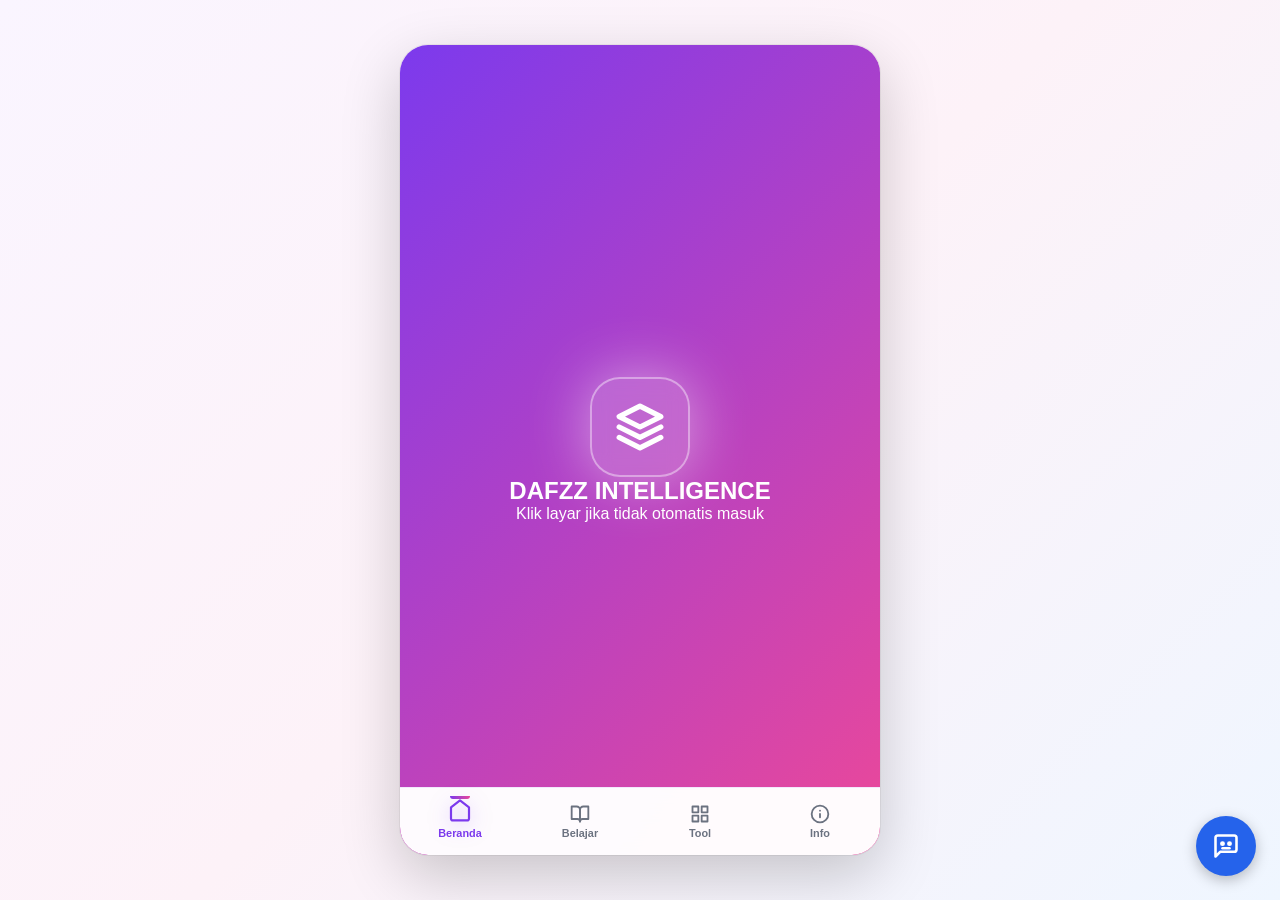
==== Index.html @ eb335f23 "Update Index.html" ====
<!DOCTYPE html>
<html lang="id">
<head>
<meta charset="UTF-8">
<meta name="viewport" content="width=device-width, initial-scale=1.0, viewport-fit=cover">
<title>DAFZZ INTELLIGENCE</title>
<style>
    :root {
        --primary: #7c3aed;
        --primary-light: #a78bfa;
        --primary-soft: #ede9fe;
        --pink: #ec4899;
        --pink-soft: #fce7f3;
        --yellow: #fbbf24;
        --yellow-soft: #fef3c7;
        --green: #10b981;
        --green-soft: #d1fae5;
        --blue: #3b82f6;
        --blue-soft: #dbeafe;
        --orange: #f97316;
        --bg-main: #faf5ff;
        --bg-gradient: linear-gradient(135deg, #faf5ff 0%, #fdf2f8 50%, #eff6ff 100%);
        --card-bg: #ffffff;
        --text-main: #1f2937;
        --text-sub: #6b7280;
        --accent-red: #ef4444;
        --shadow: 0 10px 25px -5px rgba(124, 58, 237, 0.25);
        --shadow-sm: 0 4px 15px rgba(0, 0, 0, 0.06);
        --radius-lg: 24px;
        --radius-md: 16px;
        --radius-sm: 12px;
    }

    * {
        box-sizing: border-box;
        margin: 0;
        padding: 0;
        font-family: -apple-system, BlinkMacSystemFont, 'Segoe UI', Roboto, sans-serif;
        -webkit-tap-highlight-color: transparent;
    }

    button, .nav-item, .tab-btn, .tool-card, header, .bottom-nav, .modal-title, .icon-badge, .chip {
        user-select: none;
    }

    html, body {
        height: 100%;
        overflow: hidden;
    }

    body {
        background: var(--bg-gradient);
        background-attachment: fixed;
        color: var(--text-main);
        display: flex;
        justify-content: center;
        min-height: 100vh;
    }

    #fx-canvas {
        position: fixed;
        inset: 0;
        pointer-events: none;
        z-index: 0;
        opacity: 0.5;
    }

    .app-container {
        width: 100%;
        max-width: 480px;
        height: 100vh;
        height: 100dvh;
        background: var(--bg-gradient);
        position: relative;
        overflow: hidden;
        display: flex;
        flex-direction: column;
        z-index: 1;
    }

    @media (min-width: 600px) {
        body {
            align-items: center;
            padding: 20px;
        }
        .app-container {
            height: 90vh;
            max-height: 850px;
            border-radius: 28px;
            box-shadow: 0 20px 60px rgba(0,0,0,0.2), 0 0 0 1px rgba(0,0,0,0.05);
        }
    }

    #splash {
        position: absolute;
        inset: 0;
        background: linear-gradient(135deg, #7c3aed 0%, #ec4899 50%, #fbbf24 100%);
        background-size: 200% 200%;
        animation: gradientMove 4s ease infinite;
        z-index: 9999;
        display: flex;
        flex-direction: column;
        align-items: center;
        justify-content: center;
        color: white;
        cursor: pointer;
        transition: opacity 0.5s ease;
    }

    @keyframes gradientMove {
        0%, 100% { background-position: 0% 50%; }
        50% { background-position: 100% 50%; }
    }

    .splash-logo {
        width: 100px;
        height: 100px;
        background: rgba(255, 255, 255, 0.2);
        backdrop-filter: blur(10px);
        border: 2px solid rgba(255,255,255,0.4);
        border-radius: 30px;
        display: flex;
        align-items: center;
        justify-content: center;
        animation: pulse 1.5s infinite ease-in-out;
        box-shadow: 0 0 60px rgba(255,255,255,0.5);
    }

    @keyframes pulse {
        0%, 100% { transform: scale(1); }
        50% { transform: scale(1.12); }
    }

    .splash h2 { margin-top: 20px; font-weight: 800; font-size: 1.5rem; letter-spacing: 1px; }
    .splash p { font-size: 0.75rem; opacity: 0.9; margin-top: 8px; }

    header {
        padding: 16px 18px 10px;
        display: flex;
        justify-content: space-between;
        align-items: center;
        background: linear-gradient(90deg, rgba(255,255,255,0.6) 0%, rgba(237,233,254,0.8) 50%, rgba(252,231,243,0.6) 100%);
        backdrop-filter: blur(10px);
        border-bottom: 1px solid rgba(124,58,237,0.1);
        position: relative;
        z-index: 5;
        flex-shrink: 0;
    }

    .user-profile { display: flex; align-items: center; gap: 12px; }

    .avatar {
        width: 44px;
        height: 44px;
        border-radius: 14px;
        background: linear-gradient(135deg, #7c3aed, #ec4899, #fbbf24);
        background-size: 200% 200%;
        animation: gradientMove 3s ease infinite;
        display: flex;
        align-items: center;
        justify-content: center;
        color: white;
        font-weight: 800;
        font-size: 1.1rem;
        box-shadow: 0 4px 15px rgba(124, 58, 237, 0.4);
        position: relative;
    }

    .user-info h2 { font-size: 1rem; font-weight: 800; color: var(--text-main); }
    .user-info p { font-size: 0.72rem; color: var(--text-sub); font-weight: 600; margin-top: 2px; display: flex; align-items: center; gap: 6px; }

    .xp-badge {
        background: linear-gradient(135deg, #fbbf24, #f59e0b);
        color: white;
        padding: 3px 8px;
        border-radius: 8px;
        font-weight: 800;
        font-size: 0.65rem;
        display: inline-flex;
        align-items: center;
        gap: 3px;
        box-shadow: 0 2px 6px rgba(251,191,36,0.4);
    }

    .content-area {
        flex: 1;
        overflow-y: auto;
        overflow-x: hidden;
        padding: 14px 18px 30px;
        scroll-behavior: smooth;
        position: relative;
        z-index: 2;
    }

    .content-area::-webkit-scrollbar { width: 4px; }
    .content-area::-webkit-scrollbar-thumb {
        background: rgba(124, 58, 237, 0.3); border-radius: 2px;
    }

    .view { display: none; }
    .view.active {
        display: block;
        animation: fadeSlideIn 0.5s cubic-bezier(0.34, 1.56, 0.64, 1);
    }

    @keyframes fadeSlideIn {
        from { opacity: 0; transform: translateY(20px); }
        to { opacity: 1; transform: translateY(0); }
    }

    .card {
        background: var(--card-bg);
        border-radius: var(--radius-md);
        padding: 16px;
        margin-bottom: 14px;
        box-shadow: var(--shadow-sm);
        border: 1px solid rgba(124,58,237,0.06);
        transition: transform 0.25s, box-shadow 0.25s;
    }

    .card:hover {
        transform: translateY(-3px);
        box-shadow: var(--shadow);
    }

    .card-main {
        background: linear-gradient(135deg, #7c3aed 0%, #ec4899 100%);
        background-size: 200% 200%;
        animation: gradientMove 5s ease infinite;
        color: white;
        position: relative;
        overflow: hidden;
        border: none;
        padding: 20px;
        box-shadow: 0 10px 30px rgba(124,58,237,0.4);
    }

    .card-main::before {
        content: '';
        position: absolute;
        inset: -50%;
        background: radial-gradient(circle, rgba(255,255,255,0.25) 0%, transparent 70%);
        animation: shine 4s ease-in-out infinite;
        pointer-events: none;
    }

    @keyframes shine {
        0%, 100% { transform: scale(1) rotate(0deg); opacity: 0.3; }
        50% { transform: scale(1.2) rotate(180deg); opacity: 0.6; }
    }

    .grad-cap {
        position: absolute;
        top: 14px;
        right: 14px;
        animation: capFloat 3s ease-in-out infinite;
        filter: drop-shadow(0 4px 8px rgba(0,0,0,0.4));
        z-index: 2;
    }

    @keyframes capFloat {
        0%, 100% { transform: translateY(0) rotate(-10deg) scale(1); }
        50% { transform: translateY(-10px) rotate(10deg) scale(1.1); }
    }

    .card-main h2 {
        font-size: 1.5rem;
        margin-top: 6px;
        font-weight: 800;
        text-shadow: 0 2px 8px rgba(0,0,0,0.25);
        position: relative;
    }

    .card-main p {
        font-size: 0.75rem;
        opacity: 0.95;
        margin-top: 8px;
        display: flex;
        align-items: center;
        gap: 6px;
        position: relative;
    }

    .grid-2 { display: grid; grid-template-columns: 1fr 1fr; gap: 10px; }

    .stat-card {
        background: var(--card-bg);
        border-radius: var(--radius-md);
        padding: 14px 10px;
        text-align: center;
        box-shadow: var(--shadow-sm);
        border-top: 3px solid;
        transition: transform 0.25s;
        position: relative;
        overflow: hidden;
    }

    .stat-card:hover { transform: translateY(-4px) scale(1.02); }
    .stat-card.streak { border-top-color: #f97316; background: linear-gradient(135deg, #fff 0%, #fff7ed 100%); }
    .stat-card.exam { border-top-color: #3b82f6; background: linear-gradient(135deg, #fff 0%, #eff6ff 100%); }

    .stat-icon {
        display: inline-flex;
        align-items: center;
        justify-content: center;
        width: 32px;
        height: 32px;
        border-radius: 10px;
        margin-bottom: 6px;
        color: white;
    }

    .stat-icon.streak { background: linear-gradient(135deg, #f97316, #ea580c); animation: emojiBounce 2s ease-in-out infinite; }
    .stat-icon.exam { background: linear-gradient(135deg, #3b82f6, #2563eb); animation: emojiBounce 2s ease-in-out infinite 0.3s; }

    @keyframes emojiBounce {
        0%, 100% { transform: translateY(0) rotate(0); }
        25% { transform: translateY(-4px) rotate(-8deg); }
        75% { transform: translateY(-4px) rotate(8deg); }
    }

    .fun-strip {
        display: flex;
        gap: 8px;
        margin-bottom: 14px;
        overflow-x: auto;
        padding: 4px 0 8px;
    }
    .fun-strip::-webkit-scrollbar { height: 3px; }
    .fun-strip::-webkit-scrollbar-thumb { background: rgba(124,58,237,0.3); border-radius: 2px; }

    .fun-pill {
        padding: 10px 14px;
        border-radius: 20px;
        font-size: 0.75rem;
        font-weight: 700;
        white-space: nowrap;
        color: white;
        box-shadow: 0 4px 12px rgba(0,0,0,0.15);
        animation: floatY 4s ease-in-out infinite;
        flex-shrink: 0;
        display: flex;
        align-items: center;
        gap: 6px;
    }
    .fun-pill:nth-child(1) { background: linear-gradient(135deg, #ec4899, #db2777); animation-delay: 0s; }
    .fun-pill:nth-child(2) { background: linear-gradient(135deg, #3b82f6, #2563eb); animation-delay: 0.5s; }
    .fun-pill:nth-child(3) { background: linear-gradient(135deg, #fbbf24, #f59e0b); animation-delay: 1s; color: #78350f; }
    .fun-pill:nth-child(4) { background: linear-gradient(135deg, #10b981, #059669); animation-delay: 1.5s; }
    .fun-pill:nth-child(5) { background: linear-gradient(135deg, #8b5cf6, #7c3aed); animation-delay: 2s; }

    @keyframes floatY {
        0%, 100% { transform: translateY(0); }
        50% { transform: translateY(-3px); }
    }

    .mood-card {
        background: linear-gradient(135deg, #fef3c7 0%, #fce7f3 50%, #dbeafe 100%);
        border-radius: var(--radius-md);
        padding: 16px;
        margin-bottom: 14px;
        position: relative;
        overflow: hidden;
        border: 1px solid rgba(251,191,36,0.3);
    }

    .mood-title {
        font-size: 0.7rem;
        font-weight: 800;
        color: #78350f;
        text-transform: uppercase;
        letter-spacing: 0.5px;
        display: flex;
        align-items: center;
        gap: 6px;
    }

    .mood-text {
        font-size: 0.9rem;
        font-weight: 700;
        color: var(--text-main);
        margin-top: 8px;
        line-height: 1.4;
    }

    .schedule-item {
        display: flex;
        align-items: center;
        gap: 12px;
        padding: 12px 14px;
        border-radius: 14px;
        margin-bottom: 8px;
        background: white;
        box-shadow: var(--shadow-sm);
        transition: transform 0.2s;
        position: relative;
        overflow: hidden;
    }

    .schedule-item::before {
        content: '';
        position: absolute;
        left: 0; top: 0; bottom: 0;
        width: 5px;
    }

    .schedule-item:hover { transform: translateX(4px); }

    .schedule-item.senin::before { background: #ef4444; }
    .schedule-item.selasa::before { background: #f97316; }
    .schedule-item.rabu::before { background: #fbbf24; }
    .schedule-item.kamis::before { background: #10b981; }
    .schedule-item.jumat::before { background: #3b82f6; }
    .schedule-item.sabtu::before { background: #8b5cf6; }

    .schedule-day-badge {
        width: 44px; height: 44px; border-radius: 12px;
        display: flex; align-items: center; justify-content: center;
        font-weight: 800; font-size: 0.7rem; color: white; flex-shrink: 0;
        box-shadow: 0 4px 10px rgba(0,0,0,0.15);
    }

    .senin .schedule-day-badge { background: linear-gradient(135deg, #ef4444, #dc2626); }
    .selasa .schedule-day-badge { background: linear-gradient(135deg, #f97316, #ea580c); }
    .rabu .schedule-day-badge { background: linear-gradient(135deg, #fbbf24, #f59e0b); }
    .kamis .schedule-day-badge { background: linear-gradient(135deg, #10b981, #059669); }
    .jumat .schedule-day-badge { background: linear-gradient(135deg, #3b82f6, #2563eb); }
    .sabtu .schedule-day-badge { background: linear-gradient(135deg, #8b5cf6, #7c3aed); }

    .schedule-content { flex: 1; }
    .schedule-content h4 { font-size: 0.88rem; font-weight: 800; margin-bottom: 3px; }
    .schedule-content p { font-size: 0.72rem; color: var(--text-sub); line-height: 1.4; }

    .calendar-container {
        background: white;
        border-radius: var(--radius-md);
        padding: 14px;
        box-shadow: var(--shadow-sm);
        margin-bottom: 14px;
    }

    .calendar-header {
        display: flex;
        justify-content: space-between;
        align-items: center;
        margin-bottom: 12px;
    }

    .calendar-title {
        font-size: 0.95rem;
        font-weight: 800;
        color: var(--primary);
    }

    .calendar-nav { display: flex; gap: 6px; }
    .calendar-nav button {
        width: 30px; height: 30px; border-radius: 10px;
        border: none; background: var(--primary-soft);
        color: var(--primary); font-weight: 800; cursor: pointer;
        font-size: 0.9rem; transition: all 0.2s;
    }
    .calendar-nav button:hover { background: var(--primary); color: white; transform: scale(1.1); }

    .calendar-weekdays {
        display: grid;
        grid-template-columns: repeat(7, 1fr);
        gap: 3px; margin-bottom: 6px;
    }

    .calendar-weekdays div {
        text-align: center; font-size: 0.7rem; font-weight: 800;
        color: var(--text-sub); padding: 4px 0;
    }

    .calendar-weekdays div.sun { color: #ef4444; }
    .calendar-weekdays div.sat { color: #3b82f6; }

    .calendar-grid {
        display: grid;
        grid-template-columns: repeat(7, 1fr);
        gap: 3px;
    }

    .calendar-day {
        aspect-ratio: 1;
        display: flex; align-items: center; justify-content: center;
        font-size: 0.75rem; font-weight: 700;
        border-radius: 8px; cursor: default;
        position: relative; transition: transform 0.15s;
    }

    .calendar-day:hover { transform: scale(1.15); }
    .calendar-day.other { color: #d1d5db; }
    .calendar-day.today {
        background: linear-gradient(135deg, #7c3aed, #ec4899);
        color: white;
        box-shadow: 0 3px 10px rgba(124,58,237,0.5);
        animation: todayPulse 2s infinite;
    }
    @keyframes todayPulse {
        0%, 100% { box-shadow: 0 3px 10px rgba(124,58,237,0.5); }
        50% { box-shadow: 0 3px 20px rgba(124,58,237,0.8); }
    }
    .calendar-day.libur {
        background: linear-gradient(135deg, #fee2e2, #fecaca);
        color: #b91c1c;
        border: 1px solid #f87171;
    }
    .calendar-day.ulangan {
        background: linear-gradient(135deg, #fef3c7, #fde68a);
        color: #92400e;
        border: 1px solid #fbbf24;
    }

    .calendar-legend {
        display: flex; gap: 12px; margin-top: 10px;
        flex-wrap: wrap; font-size: 0.68rem; color: var(--text-sub);
        font-weight: 600;
    }
    .calendar-legend span { display: flex; align-items: center; gap: 4px; }
    .legend-dot { width: 10px; height: 10px; border-radius: 3px; display: inline-block; }
    .legend-dot.libur { background: linear-gradient(135deg, #fee2e2, #fecaca); border: 1px solid #f87171; }
    .legend-dot.ulangan { background: linear-gradient(135deg, #fef3c7, #fde68a); border: 1px solid #fbbf24; }
    .legend-dot.today { background: linear-gradient(135deg, #7c3aed, #ec4899); }

    .grid-tools {
        display: grid;
        grid-template-columns: repeat(2, 1fr);
        gap: 12px;
    }

    .tool-card {
        border-radius: var(--radius-md);
        padding: 14px;
        display: flex; flex-direction: column; gap: 8px;
        cursor: pointer;
        transition: transform 0.3s cubic-bezier(0.34, 1.56, 0.64, 1), box-shadow 0.25s;
        border: none; position: relative; overflow: hidden;
        color: white; animation: toolPop 0.5s cubic-bezier(0.34, 1.56, 0.64, 1) backwards;
        box-shadow: 0 4px 12px rgba(0,0,0,0.15);
    }

    .tool-card:nth-child(1) { animation-delay: 0.03s; }
    .tool-card:nth-child(2) { animation-delay: 0.06s; }
    .tool-card:nth-child(3) { animation-delay: 0.09s; }
    .tool-card:nth-child(4) { animation-delay: 0.12s; }
    .tool-card:nth-child(5) { animation-delay: 0.15s; }
    .tool-card:nth-child(6) { animation-delay: 0.18s; }
    .tool-card:nth-child(7) { animation-delay: 0.21s; }
    .tool-card:nth-child(8) { animation-delay: 0.24s; }
    .tool-card:nth-child(9) { animation-delay: 0.27s; }
    .tool-card:nth-child(10) { animation-delay: 0.30s; }
    .tool-card:nth-child(11) { animation-delay: 0.33s; }
    .tool-card:nth-child(12) { animation-delay: 0.36s; }
    .tool-card:nth-child(13) { animation-delay: 0.39s; }
    .tool-card:nth-child(14) { animation-delay: 0.42s; }
    .tool-card:nth-child(15) { animation-delay: 0.45s; }
    .tool-card:nth-child(16) { animation-delay: 0.48s; }
    .tool-card:nth-child(17) { animation-delay: 0.51s; }
    .tool-card:nth-child(18) { animation-delay: 0.54s; }

    @keyframes toolPop {
        from { opacity: 0; transform: scale(0.7) translateY(20px); }
        to { opacity: 1; transform: scale(1) translateY(0); }
    }

    .tool-card::before {
        content: '';
        position: absolute; top: -50%; left: -50%;
        width: 200%; height: 200%;
        background: radial-gradient(circle, rgba(255,255,255,0.35) 0%, transparent 60%);
        transform: translateX(-100%);
        transition: transform 0.7s;
        pointer-events: none;
    }

    .tool-card:hover::before { transform: translateX(100%); }

    .tool-card:hover {
        transform: translateY(-6px) scale(1.04);
        box-shadow: 0 15px 30px rgba(0,0,0,0.3);
    }

    .tool-card:active { transform: scale(0.96); }

    .tool-card svg { filter: drop-shadow(0 2px 4px rgba(0,0,0,0.2)); transition: transform 0.3s; }
    .tool-card:hover svg { transform: scale(1.15) rotate(-5deg); }
    .tool-card h4 { font-size: 0.82rem; font-weight: 800; }

    .tool-card[data-tool="kalkulator"] { background: linear-gradient(135deg, #667eea, #764ba2); }
    .tool-card[data-tool="pomodoro"]   { background: linear-gradient(135deg, #f093fb, #f5576c); }
    .tool-card[data-tool="flashcard"]  { background: linear-gradient(135deg, #4facfe, #00f2fe); }
    .tool-card[data-tool="konverter"]  { background: linear-gradient(135deg, #43e97b, #38f9d7); color: #064e3b; }
    .tool-card[data-tool="periodik"]   { background: linear-gradient(135deg, #fa709a, #fee140); color: #78350f; }
    .tool-card[data-tool="pdf"]        { background: linear-gradient(135deg, #30cfd0, #330867); }
    .tool-card[data-tool="katakata"]   { background: linear-gradient(135deg, #a8edea, #fed6e3); color: #2d3436; }
    .tool-card[data-tool="stopwatch"]  { background: linear-gradient(135deg, #ff9a9e, #fecfef); color: #2d3436; }
    .tool-card[data-tool="rumus"]      { background: linear-gradient(135deg, #ffecd2, #fcb69f); color: #2d3436; }
    .tool-card[data-tool="tabungan"]   { background: linear-gradient(135deg, #ff6a88, #ff99ac); }
    .tool-card[data-tool="papan"]      { background: linear-gradient(135deg, #21d4fd, #b721ff); }
    .tool-card[data-tool="rak"]        { background: linear-gradient(135deg, #08aeea, #2af598); color: #064e3b; }
    .tool-card[data-tool="piket"]      { background: linear-gradient(135deg, #ff9a44, #fc6076); }
    .tool-card[data-tool="mindmap"]    { background: linear-gradient(135deg, #b224ef, #7579ff); }
    .tool-card[data-tool="kamus"]      { background: linear-gradient(135deg, #00c9ff, #92fe9d); color: #064e3b; }
    .tool-card[data-tool="seragam"]    { background: linear-gradient(135deg, #fc5c7d, #6a82fb); }
    .tool-card[data-tool="hujan"]      { background: linear-gradient(135deg, #4568dc, #b06ab3); }
    .tool-card[data-tool="ujian"]      { background: linear-gradient(135deg, #f857a6, #ff5858); }

    .tab-nav {
        display: flex; padding: 0 0 12px; gap: 8px; overflow-x: auto;
    }
    .tab-nav::-webkit-scrollbar { height: 0; }

    .tab-btn {
        padding: 8px 14px;
        border-radius: 20px;
        background: white;
        border: 1px solid rgba(124,58,237,0.1);
        font-size: 0.78rem;
        font-weight: 800;
        color: var(--text-sub);
        cursor: pointer;
        white-space: nowrap;
        transition: all 0.2s;
        box-shadow: 0 2px 6px rgba(0,0,0,0.04);
        display: flex; align-items: center; gap: 5px;
    }

    .tab-btn.active {
        background: linear-gradient(135deg, #7c3aed, #ec4899);
        color: white;
        box-shadow: 0 4px 12px rgba(124,58,237,0.4);
        transform: scale(1.05);
    }

    .tab-btn svg { width: 14px; height: 14px; }

    .section-header {
        display: flex; align-items: center; gap: 8px; margin-bottom: 12px;
    }
    .section-header h3 {
        font-size: 1.05rem; font-weight: 800; color: var(--text-main);
    }
    .icon-badge {
        width: 32px; height: 32px; border-radius: 10px;
        display: flex; align-items: center; justify-content: center;
        color: white;
        box-shadow: 0 3px 8px rgba(0,0,0,0.15);
    }
    .icon-badge svg { width: 16px; height: 16px; }

    .empty-state {
        text-align: center;
        padding: 24px 20px;
        color: var(--text-sub);
        font-size: 0.85rem;
        background: white;
        border-radius: var(--radius-md);
        border: 2px dashed rgba(124,58,237,0.15);
    }
    .empty-state .icon-wrap {
        display: inline-flex;
        width: 48px; height: 48px;
        border-radius: 16px;
        background: linear-gradient(135deg, #ede9fe, #fce7f3);
        align-items: center; justify-content: center;
        color: var(--primary);
        margin-bottom: 10px;
        animation: emojiBounce 2s infinite;
    }

    input, textarea, select {
        width: 100%;
        padding: 10px 12px;
        margin: 8px 0;
        border: 1.5px solid #e5e7eb;
        border-radius: 12px;
        font-size: 0.9rem;
        font-family: inherit;
        color: var(--text-main);
        background: white;
        transition: border-color 0.2s, box-shadow 0.2s;
    }
    input:focus, textarea:focus, select:focus {
        outline: none;
        border-color: var(--primary-light);
        box-shadow: 0 0 0 3px rgba(167,139,250,0.15);
    }
    textarea { min-height: 90px; resize: vertical; }

    .btn-main {
        width: 100%;
        padding: 12px;
        background: linear-gradient(135deg, #7c3aed, #ec4899);
        background-size: 200% 200%;
        animation: gradientMove 3s ease infinite;
        color: white;
        border: none;
        border-radius: 12px;
        font-weight: 800;
        font-size: 0.9rem;
        cursor: pointer;
        transition: transform 0.15s;
        box-shadow: 0 4px 12px rgba(124,58,237,0.4);
        display: flex; align-items: center; justify-content: center; gap: 6px;
    }
    .btn-main:active { transform: scale(0.97); }

    .btn-secondary {
        width: 100%;
        padding: 10px;
        background: white;
        color: var(--text-main);
        border: 1.5px solid #e5e7eb;
        border-radius: 12px;
        font-weight: 700;
        margin-top: 8px;
        cursor: pointer;
        font-size: 0.85rem;
        display: flex; align-items: center; justify-content: center; gap: 6px;
    }
    .btn-danger {
        width: 100%;
        padding: 10px;
        background: #fef2f2;
        color: var(--accent-red);
        border: none;
        border-radius: 12px;
        font-weight: 700;
        margin-top: 8px;
        cursor: pointer;
        font-size: 0.85rem;
        display: flex; align-items: center; justify-content: center; gap: 6px;
    }

    /* Bottom Nav — FIXED with z-index 9999 */
    .bottom-nav {
        height: 68px;
        background: rgba(255,255,255,0.98);
        backdrop-filter: blur(20px);
        border-top: 1px solid rgba(124,58,237,0.1);
        display: flex;
        justify-content: space-around;
        align-items: center;
        padding-bottom: env(safe-area-inset-bottom, 0);
        position: relative;
        z-index: 9999;
        flex-shrink: 0;
        pointer-events: auto;
    }

    .nav-item {
        display: flex;
        flex-direction: column;
        align-items: center;
        gap: 3px;
        background: none; border: none;
        color: var(--text-sub);
        font-size: 0.68rem;
        font-weight: 800;
        cursor: pointer;
        width: 25%; padding: 8px 0;
        transition: all 0.2s;
        position: relative;
        pointer-events: auto;
        z-index: 10000;
    }

    .nav-item svg { transition: transform 0.3s cubic-bezier(0.34, 1.56, 0.64, 1); }

    .nav-item.active { color: var(--primary); }
    .nav-item.active svg {
        transform: scale(1.2) translateY(-3px);
        filter: drop-shadow(0 3px 8px rgba(124,58,237,0.5));
    }
    .nav-item.active::before {
        content: '';
        position: absolute;
        top: 0;
        width: 20px;
        height: 3px;
        border-radius: 0 0 3px 3px;
        background: linear-gradient(90deg, #7c3aed, #ec4899);
        animation: navIndicator 0.3s ease forwards;
    }
    @keyframes navIndicator {
        from { width: 0; opacity: 0; }
        to { width: 20px; opacity: 1; }
    }

    .modal {
        position: absolute; inset: 0;
        background: rgba(17, 12, 46, 0.55);
        backdrop-filter: blur(6px);
        z-index: 2000;
        display: none;
        align-items: center;
        justify-content: center;
        padding: 16px;
    }
    .modal.show { display: flex; }

    .modal-content {
        background: white;
        border-radius: var(--radius-lg);
        width: 100%; max-width: 400px;
        padding: 20px;
        max-height: 85vh;
        overflow-y: auto;
        animation: slideUpModal 0.4s cubic-bezier(0.34, 1.56, 0.64, 1);
        box-shadow: 0 20px 60px rgba(0,0,0,0.4);
    }
    @keyframes slideUpModal {
        from { opacity: 0; transform: translateY(40px) scale(0.9); }
        to { opacity: 1; transform: translateY(0) scale(1); }
    }

    .modal-tool-title { font-size: 1.1rem; font-weight: 800; margin-bottom: 4px; }
    .modal-tool-sub { font-size: 0.75rem; color: var(--text-sub); margin-bottom: 14px; }

    .toast {
        position: absolute;
        bottom: 90px; left: 50%;
        transform: translateX(-50%) translateY(10px);
        background: linear-gradient(135deg, #1f2937, #7c3aed);
        color: white;
        padding: 10px 18px;
        border-radius: 20px;
        font-size: 0.8rem;
        font-weight: 700;
        z-index: 3000;
        opacity: 0;
        transition: all 0.3s;
        pointer-events: none;
        white-space: nowrap;
        box-shadow: 0 8px 20px rgba(0,0,0,0.3);
    }
    .toast.show { opacity: 1; transform: translateX(-50%) translateY(0); }

    .result-box {
        background: linear-gradient(135deg, #ede9fe, #fce7f3);
        padding: 14px;
        border-radius: 12px;
        margin: 10px 0;
        font-weight: 800;
        color: var(--primary);
        text-align: center;
        font-size: 1rem;
        border: 1px solid rgba(124,58,237,0.1);
    }

    .list-item {
        display: flex; justify-content: space-between; align-items: center;
        padding: 10px 12px;
        background: linear-gradient(135deg, #faf5ff, #fdf2f8);
        border-radius: 10px;
        margin-bottom: 8px;
        font-size: 0.85rem;
        gap: 8px;
        border: 1px solid rgba(124,58,237,0.08);
    }
    .list-item .del-btn {
        background: none; border: none; color: var(--accent-red);
        font-size: 0.7rem; font-weight: 800; padding: 4px 8px;
        border-radius: 6px; cursor: pointer;
    }
    .list-item .del-btn:hover { background: #fff0ee; }

    .calc-display {
        background: linear-gradient(135deg, #1f2937, #111827);
        color: #fbbf24;
        padding: 16px;
        border-radius: 12px;
        text-align: right;
        font-size: 1.6rem;
        font-weight: 800;
        margin-bottom: 10px;
        min-height: 60px;
        display: flex;
        align-items: center; justify-content: flex-end;
        word-break: break-all;
        box-shadow: inset 0 2px 8px rgba(0,0,0,0.3);
    }
    .calc-grid { display: grid; grid-template-columns: repeat(4, 1fr); gap: 6px; }
    .calc-btn {
        padding: 14px 4px;
        background: linear-gradient(135deg, #faf5ff, #f3e8ff);
        border: none; border-radius: 10px;
        font-size: 1rem; font-weight: 800;
        color: var(--text-main); transition: transform 0.1s;
        cursor: pointer;
    }
    .calc-btn:active { transform: scale(0.94); }
    .calc-btn.op { background: linear-gradient(135deg, #ede9fe, #ddd6fe); color: var(--primary); }
    .calc-btn.eq { background: linear-gradient(135deg, #7c3aed, #ec4899); color: white; }
    .calc-btn.clear { background: linear-gradient(135deg, #fee2e2, #fecaca); color: var(--accent-red); }

    .timer-display {
        text-align: center; font-size: 2.8rem; font-weight: 900;
        color: var(--text-main); padding: 16px 0;
        font-variant-numeric: tabular-nums;
        text-shadow: 0 2px 8px rgba(124,58,237,0.15);
    }
    .timer-display.running {
        background: linear-gradient(135deg, #7c3aed, #ec4899);
        background-clip: text; -webkit-background-clip: text;
        -webkit-text-fill-color: transparent;
        animation: gradientMove 3s ease infinite;
        background-size: 200% 200%;
    }
    .timer-presets { display: flex; gap: 6px; margin-bottom: 12px; }
    .timer-presets button {
        flex: 1; padding: 8px;
        background: white; border: 1.5px solid #e5e7eb;
        border-radius: 10px; font-size: 0.8rem; font-weight: 700;
        color: var(--text-sub); cursor: pointer;
    }
    .timer-presets button.active {
        background: linear-gradient(135deg, #7c3aed, #ec4899);
        color: white; border-color: transparent;
    }

    .flashcard {
        background: linear-gradient(135deg, #7c3aed, #ec4899, #fbbf24);
        background-size: 200% 200%;
        animation: gradientMove 5s ease infinite;
        color: white;
        padding: 30px 20px;
        border-radius: var(--radius-md);
        text-align: center;
        min-height: 140px;
        display: flex; align-items: center; justify-content: center;
        font-size: 1.05rem; font-weight: 700;
        margin-bottom: 12px;
        cursor: pointer;
        line-height: 1.4;
        word-break: break-word;
        box-shadow: 0 8px 20px rgba(124,58,237,0.4);
    }

    .quiz-option {
        display: block; width: 100%; text-align: left;
        padding: 12px; margin: 6px 0;
        background: white;
        border: 2px solid #e5e7eb;
        border-radius: 10px;
        font-size: 0.85rem; color: var(--text-main);
        cursor: pointer; transition: all 0.15s;
        font-family: inherit;
    }
    .quiz-option.selected { border-color: var(--primary); background: var(--primary-soft); }
    .quiz-option.correct { border-color: #10b981; background: #d1fae5; }
    .quiz-option.wrong { border-color: var(--accent-red); background: #fee2e2; }

    .check-item {
        display: flex; align-items: center; gap: 10px;
        padding: 10px 12px;
        background: linear-gradient(135deg, #faf5ff, #fdf2f8);
        border-radius: 10px; margin-bottom: 6px; font-size: 0.85rem;
        border: 1px solid rgba(124,58,237,0.08);
        cursor: pointer;
    }
    .check-item input { width: auto; margin: 0; accent-color: var(--primary); transform: scale(1.3); }
    .check-item.done label { text-decoration: line-through; color: var(--text-sub); }

    .element-grid { display: grid; grid-template-columns: repeat(4, 1fr); gap: 4px; }
    .element-cell {
        background: linear-gradient(135deg, #faf5ff, #fdf2f8);
        padding: 6px 2px; border-radius: 8px;
        text-align: center; cursor: pointer; transition: all 0.15s;
        border: 1px solid rgba(124,58,237,0.06);
    }
    .element-cell:hover {
        background: linear-gradient(135deg, #ede9fe, #fce7f3);
        transform: scale(1.08);
    }
    .element-cell .num { color: var(--text-sub); font-size: 0.55rem; }
    .element-cell .sym { font-weight: 900; color: var(--primary); font-size: 0.95rem; display: block; }
    .element-cell .name { color: var(--text-sub); font-size: 0.6rem; }

    .volume-row { display: flex; align-items: center; gap: 10px; margin: 10px 0; }
    .volume-row input[type="range"] { flex: 1; margin: 0; }

    .day-tab { display: flex; gap: 4px; margin-bottom: 10px; overflow-x: auto; }
    .day-tab::-webkit-scrollbar { height: 0; }
    .day-tab button {
        padding: 7px 12px;
        background: white;
        border: 1.5px solid #e5e7eb;
        border-radius: 10px;
        font-size: 0.75rem; font-weight: 700;
        color: var(--text-sub); white-space: nowrap; cursor: pointer;
    }
    .day-tab button.active {
        background: linear-gradient(135deg, #7c3aed, #ec4899);
        color: white; border-color: transparent;
        box-shadow: 0 4px 10px rgba(124,58,237,0.3);
    }

    .file-preview {
        width: 100%; max-height: 260px; object-fit: contain;
        border-radius: 10px; margin: 8px 0; background: var(--bg-main);
    }

    /* Bot FAB — turunkan z-index supaya tidak blokir nav */
    .bot-fab {
        position: absolute;
        right: 16px;
        bottom: 90px;
        width: 58px; height: 58px;
        border-radius: 50%;
        background: linear-gradient(135deg, #7c3aed, #ec4899);
        background-size: 200% 200%;
        animation: gradientMove 3s ease infinite, fabBounce 3s ease-in-out infinite;
        color: white;
        border: none;
        cursor: pointer;
        box-shadow: 0 8px 20px rgba(124,58,237,0.5), 0 0 0 0 rgba(124,58,237,0.4);
        display: flex; align-items: center; justify-content: center;
        z-index: 50;
        transition: transform 0.2s;
    }
    .bot-fab:hover { transform: scale(1.15); }
    .bot-fab:active { transform: scale(0.92); }

    @keyframes fabBounce {
        0%, 100% { transform: translateY(0); }
        50% { transform: translateY(-8px); }
    }

    .bot-fab::before {
        content: '';
        position: absolute;
        inset: -4px;
        border-radius: 50%;
        background: linear-gradient(135deg, #ec4899, #fbbf24);
        z-index: -1;
        opacity: 0.5;
        animation: fabRing 2s ease-in-out infinite;
    }
    @keyframes fabRing {
        0%, 100% { transform: scale(1); opacity: 0.5; }
        50% { transform: scale(1.3); opacity: 0; }
    }

    .brand-card {
        background: linear-gradient(135deg, #1f2937 0%, #7c3aed 100%);
        color: white;
        padding: 24px 20px;
        border-radius: var(--radius-md);
        margin-bottom: 14px;
        text-align: center;
        position: relative;
        overflow: hidden;
    }
    .brand-card::before {
        content: '';
        position: absolute; inset: -50%;
        background: radial-gradient(circle, rgba(236,72,153,0.3) 0%, transparent 70%);
        animation: shine 4s ease-in-out infinite;
        pointer-events: none;
    }
    .brand-card h3 {
        font-size: 1.1rem; font-weight: 800; margin-bottom: 12px;
        color: white; position: relative;
    }
    .brand-credit {
        font-size: 0.95rem; font-weight: 600; letter-spacing: 1px;
        position: relative; line-height: 1.6;
    }
    .brand-credit .name {
        background: linear-gradient(135deg, #fbbf24, #ec4899, #a78bfa);
        background-size: 200% 200%;
        animation: gradientMove 3s ease infinite;
        -webkit-background-clip: text; -webkit-text-fill-color: transparent;
        background-clip: text;
        font-weight: 800;
        font-size: 1.1rem;
        display: inline-block;
        margin-top: 4px;
    }
    .brand-credit .version {
        font-size: 0.7rem; opacity: 0.8; margin-top: 10px;
        font-weight: 500; letter-spacing: 0;
    }

    .project-link {
        display: flex; align-items: center; gap: 10px;
        padding: 12px 14px;
        background: white;
        border-radius: 12px;
        margin-bottom: 8px;
        text-decoration: none;
        color: var(--text-main);
        font-weight: 700;
        font-size: 0.85rem;
        box-shadow: var(--shadow-sm);
        border-left: 4px solid;
        transition: transform 0.2s, box-shadow 0.2s;
    }
    .project-link:hover {
        transform: translateX(6px);
        box-shadow: var(--shadow);
    }
    .project-link:nth-child(1) { border-left-color: #7c3aed; }
    .project-link:nth-child(2) { border-left-color: #ec4899; }
    .project-link:nth-child(3) { border-left-color: #fbbf24; }
    .project-link:nth-child(4) { border-left-color: #10b981; }

    .project-link .num {
        width: 26px; height: 26px; border-radius: 8px;
        background: linear-gradient(135deg, #ede9fe, #fce7f3);
        color: var(--primary); font-weight: 800;
        display: flex; align-items: center; justify-content: center;
        font-size: 0.75rem; flex-shrink: 0;
    }

    .project-link .arrow {
        margin-left: auto;
        color: var(--primary);
        opacity: 0.6;
        transition: transform 0.2s;
    }
    .project-link:hover .arrow { transform: translateX(3px); opacity: 1; }

    .coming-soon {
        text-align: center;
        padding: 20px;
        background: linear-gradient(135deg, #fef3c7, #fce7f3);
        border-radius: 12px;
        font-weight: 800;
        color: #78350f;
        font-size: 0.9rem;
        letter-spacing: 2px;
        animation: pulse 2s infinite;
        margin-top: 8px;
    }

    .mood-icon, .tips-icon {
        display: inline-flex; align-items: center; justify-content: center;
        width: 28px; height: 28px; border-radius: 8px;
        background: linear-gradient(135deg, #fbbf24, #f59e0b);
        color: white;
        margin-right: 6px;
        flex-shrink: 0;
    }
</style>
</head>
<body>

<canvas id="fx-canvas"></canvas>

<div class="app-container">
    <div id="splash" onclick="dismissSplash()">
        <div class="splash-logo">
            <svg width="50" height="50" viewBox="0 0 24 24" fill="none" stroke="white" stroke-width="2.5" stroke-linecap="round" stroke-linejoin="round"><path d="M12 2L2 7l10 5 10-5-10-5zM2 17l10 5 10-5M2 12l10 5 10-5"/></svg>
        </div>
        <h2>DAFZZ INTELLIGENCE</h2>
        <p>Klik layar jika tidak otomatis masuk</p>
    </div>

    <header>
        <div class="user-profile">
            <div class="avatar">D</div>
            <div class="user-info">
                <h2 id="user-name">Siswa DAFZZ</h2>
                <p>
                    <span class="xp-badge">
                        <svg width="10" height="10" viewBox="0 0 24 24" fill="none" stroke="currentColor" stroke-width="3" stroke-linecap="round" stroke-linejoin="round"><polygon points="13 2 3 14 12 14 11 22 21 10 12 10 13 2"/></svg>
                        Lv <span id="lvl-val">1</span>
                    </span>
                    <span id="xp-val">0</span> XP
                </p>
            </div>
        </div>
    </header>

    <div class="content-area">
        <!-- BERANDA -->
        <div id="view-beranda" class="view active">
            <div class="fun-strip">
                <span class="fun-pill">
                    <svg width="14" height="14" viewBox="0 0 24 24" fill="none" stroke="currentColor" stroke-width="2.5" stroke-linecap="round" stroke-linejoin="round"><path d="M12 2l3 7h7l-5.5 4.5 2 7L12 16l-6.5 4.5 2-7L2 9h7z"/></svg>
                    Semangat
                </span>
                <span class="fun-pill">
                    <svg width="14" height="14" viewBox="0 0 24 24" fill="none" stroke="currentColor" stroke-width="2.5" stroke-linecap="round" stroke-linejoin="round"><circle cx="12" cy="12" r="10"/><line x1="12" y1="8" x2="12" y2="12"/><line x1="12" y1="16" x2="12.01" y2="16"/></svg>
                    Fokus
                </span>
                <span class="fun-pill">
                    <svg width="14" height="14" viewBox="0 0 24 24" fill="none" stroke="currentColor" stroke-width="2.5" stroke-linecap="round" stroke-linejoin="round"><circle cx="12" cy="12" r="5"/><line x1="12" y1="1" x2="12" y2="3"/><line x1="12" y1="21" x2="12" y2="23"/><line x1="4.22" y1="4.22" x2="5.64" y2="5.64"/><line x1="18.36" y1="18.36" x2="19.78" y2="19.78"/><line x1="1" y1="12" x2="3" y2="12"/><line x1="21" y1="12" x2="23" y2="12"/><line x1="4.22" y1="19.78" x2="5.64" y2="18.36"/><line x1="18.36" y1="5.64" x2="19.78" y2="4.22"/></svg>
                    Cerah
                </span>
                <span class="fun-pill">
                    <svg width="14" height="14" viewBox="0 0 24 24" fill="none" stroke="currentColor" stroke-width="2.5" stroke-linecap="round" stroke-linejoin="round"><path d="M22 11.08V12a10 10 0 1 1-5.93-9.14"/><polyline points="22 4 12 14.01 9 11.01"/></svg>
                    Semoga Beruntung
                </span>
                <span class="fun-pill">
                    <svg width="14" height="14" viewBox="0 0 24 24" fill="none" stroke="currentColor" stroke-width="2.5" stroke-linecap="round" stroke-linejoin="round"><polygon points="12 2 15.09 8.26 22 9.27 17 14.14 18.18 21.02 12 17.77 5.82 21.02 7 14.14 2 9.27 8.91 8.26 12 2"/></svg>
                    Tetap Fokus
                </span>
            </div>

            <div class="card card-main">
                <div class="grad-cap">
                    <svg width="42" height="42" viewBox="0 0 24 24" fill="none" stroke="white" stroke-width="1.8" stroke-linecap="round" stroke-linejoin="round">
                        <path d="M22 10v6M2 10l10-5 10 5-10 5z"/>
                        <path d="M6 12v5c3 3 9 3 12 0v-5"/>
                    </svg>
                </div>
                <span style="font-size: 0.68rem; text-transform: uppercase; letter-spacing: 1px; opacity: 0.9; position: relative;">Pelajaran Utama Hari Ini</span>
                <h2>Matematika</h2>
                <p>
                    <svg width="12" height="12" viewBox="0 0 24 24" fill="none" stroke="currentColor" stroke-width="2.5" stroke-linecap="round" stroke-linejoin="round"><circle cx="12" cy="12" r="10"/><polyline points="12 6 12 12 16 14"/></svg>
                    07.00 - 08.30
                    <svg width="12" height="12" viewBox="0 0 24 24" fill="none" stroke="currentColor" stroke-width="2.5" stroke-linecap="round" stroke-linejoin="round" style="margin-left:8px;"><path d="M3 9l9-7 9 7v11a2 2 0 0 1-2 2H5a2 2 0 0 1-2-2z"/></svg>
                    Ruang B1
                </p>
            </div>

            <div class="mood-card">
                <div class="mood-title">
                    <svg width="14" height="14" viewBox="0 0 24 24" fill="none" stroke="currentColor" stroke-width="2.5" stroke-linecap="round" stroke-linejoin="round"><path d="M9.663 17h4.673M12 3v1m6.364 1.636l-.707.707M21 12h-1M4 12H3m3.343-5.657l-.707-.707m2.828 9.9a5 5 0 117.072 0l-.548.547A3.374 3.374 0 0014 18.469V19a2 2 0 11-4 0v-.531c0-.895-.356-1.754-.988-2.386l-.548-.547z"/></svg>
                    Mood Hari Ini
                </div>
                <div class="mood-text" id="mood-text">Kamu luar biasa! Terus semangat belajar ya</div>
            </div>

            <div class="grid-2" style="margin-bottom: 14px;">
                <div class="stat-card streak">
                    <div class="stat-icon streak">
                        <svg width="16" height="16" viewBox="0 0 24 24" fill="none" stroke="currentColor" stroke-width="2.5" stroke-linecap="round" stroke-linejoin="round"><path d="M8.5 14.5A2.5 2.5 0 0011 12c0-1.38-.5-2-1-3-1.072-2.143-.224-4.054 2-6 .5 2.5 2 4.9 4 6.5 2 1.6 3 3.5 3 5.5a7 7 0 11-14 0c0-1.153.433-2.294 1-3a2.5 2.5 0 002.5 2.5z"/></svg>
                    </div>
                    <span style="font-size: 0.65rem; color: var(--text-sub); font-weight: 800; letter-spacing: 0.5px;">STREAK</span>
                    <h3 style="color: #f97316; font-size: 1.15rem; margin-top: 4px;"><span id="streak-val">1</span> Hari</h3>
                </div>
                <div class="stat-card exam">
                    <div class="stat-icon exam">
                        <svg width="16" height="16" viewBox="0 0 24 24" fill="none" stroke="currentColor" stroke-width="2.5" stroke-linecap="round" stroke-linejoin="round"><path d="M14 2H6a2 2 0 0 0-2 2v16a2 2 0 0 0 2 2h12a2 2 0 0 0 2-2V8z"/><polyline points="14 2 14 8 20 8"/><line x1="16" y1="13" x2="8" y2="13"/><line x1="16" y1="17" x2="8" y2="17"/><polyline points="10 9 9 9 8 9"/></svg>
                    </div>
                    <span style="font-size: 0.65rem; color: var(--text-sub); font-weight: 800; letter-spacing: 0.5px;">UJIAN</span>
                    <h3 style="color: #3b82f6; font-size: 1.15rem; margin-top: 4px;">4 Soal</h3>
                </div>
            </div>

            <div class="card card-yellow" style="background: linear-gradient(135deg, #fff9e6 0%, #ffeaa7 100%); border: none;">
                <div style="display: flex; align-items: center; gap: 10px;">
                    <div style="width: 40px; height: 40px; border-radius: 12px; background: linear-gradient(135deg, #f97316, #ea580c); display: flex; align-items: center; justify-content: center; color: white; flex-shrink: 0; animation: emojiBounce 2s infinite;">
                        <svg width="20" height="20" viewBox="0 0 24 24" fill="none" stroke="currentColor" stroke-width="2.5" stroke-linecap="round" stroke-linejoin="round"><circle cx="12" cy="12" r="10"/><polyline points="12 6 12 12 16 14"/></svg>
                    </div>
                    <div style="flex: 1;">
                        <span style="font-size: 0.65rem; color: #d63031; font-weight: 800; text-transform: uppercase; letter-spacing: 0.5px;">Ulangan Harian</span>
                        <h4 style="margin-top: 3px; font-size: 0.95rem; font-weight: 800;">IPA - Biologi Sel</h4>
                        <p style="font-size: 0.72rem; color: var(--text-sub); margin-top: 2px;">3 Hari Lagi (11 Nov)</p>
                    </div>
                </div>
            </div>

            <div class="card">
                <div class="section-header" style="margin-bottom: 10px;">
                    <div class="icon-badge" style="background: linear-gradient(135deg, #3b82f6, #2563eb);">
                        <svg width="16" height="16" viewBox="0 0 24 24" fill="none" stroke="currentColor" stroke-width="2.5" stroke-linecap="round" stroke-linejoin="round"><path d="M9.663 17h4.673M12 3v1m6.364 1.636l-.707.707M21 12h-1M4 12H3m3.343-5.657l-.707-.707m2.828 9.9a5 5 0 117.072 0l-.548.547A3.374 3.374 0 0014 18.469V19a2 2 0 11-4 0v-.531c0-.895-.356-1.754-.988-2.386l-.548-.547z"/></svg>
                    </div>
                    <h3 style="font-size: 0.95rem;">Tips Belajar</h3>
                </div>
                <p style="font-size: 0.82rem; color: var(--text-sub); line-height: 1.5;">
                    Gunakan teknik <strong style="color: var(--primary);">Pomodoro</strong> — belajar 25 menit, istirahat 5 menit. Otak lebih fokus!
                </p>
            </div>
        </div>

        <!-- BELAJAR -->
        <div id="view-belajar" class="view">
            <div class="tab-nav">
                <button class="tab-btn active" onclick="switchSubTab(event, 'materi')">
                    <svg viewBox="0 0 24 24" fill="none" stroke="currentColor" stroke-width="2.5" stroke-linecap="round" stroke-linejoin="round"><path d="M2 3h6a4 4 0 0 1 4 4v14a3 3 0 0 0-3-3H2z"/><path d="M22 3h-6a4 4 0 0 0-4 4v14a3 3 0 0 1 3-3h7z"/></svg>
                    Materi
                </button>
                <button class="tab-btn" onclick="switchSubTab(event, 'jadwal')">
                    <svg viewBox="0 0 24 24" fill="none" stroke="currentColor" stroke-width="2.5" stroke-linecap="round" stroke-linejoin="round"><rect x="3" y="4" width="18" height="18" rx="2" ry="2"/><line x1="16" y1="2" x2="16" y2="6"/><line x1="8" y1="2" x2="8" y2="6"/><line x1="3" y1="10" x2="21" y2="10"/></svg>
                    Jadwal
                </button>
                <button class="tab-btn" onclick="switchSubTab(event, 'kalender')">
                    <svg viewBox="0 0 24 24" fill="none" stroke="currentColor" stroke-width="2.5" stroke-linecap="round" stroke-linejoin="round"><rect x="3" y="4" width="18" height="18" rx="2" ry="2"/><line x1="16" y1="2" x2="16" y2="6"/><line x1="8" y1="2" x2="8" y2="6"/><line x1="3" y1="10" x2="21" y2="10"/><circle cx="12" cy="15" r="1" fill="currentColor"/></svg>
                    Kalender
                </button>
                <button class="tab-btn" onclick="switchSubTab(event, 'catatan')">
                    <svg viewBox="0 0 24 24" fill="none" stroke="currentColor" stroke-width="2.5" stroke-linecap="round" stroke-linejoin="round"><path d="M14 2H6a2 2 0 0 0-2 2v16a2 2 0 0 0 2 2h12a2 2 0 0 0 2-2V8z"/><polyline points="14 2 14 8 20 8"/><line x1="16" y1="13" x2="8" y2="13"/><line x1="16" y1="17" x2="8" y2="17"/></svg>
                    Catatan
                </button>
            </div>

            <div id="sub-materi" class="sub-tab-content">
                <div class="card" style="background: linear-gradient(135deg, #ede9fe, #fce7f3); border: none;">
                    <div style="display: flex; align-items: center; gap: 12px; margin-bottom: 12px;">
                        <div style="width: 44px; height: 44px; border-radius: 12px; background: linear-gradient(135deg, #7c3aed, #ec4899); display: flex; align-items: center; justify-content: center; color: white; flex-shrink: 0; box-shadow: 0 4px 10px rgba(124,58,237,0.3);">
                            <svg width="22" height="22" viewBox="0 0 24 24" fill="none" stroke="currentColor" stroke-width="2.5" stroke-linecap="round" stroke-linejoin="round"><path d="M2 3h6a4 4 0 0 1 4 4v14a3 3 0 0 0-3-3H2z"/><path d="M22 3h-6a4 4 0 0 0-4 4v14a3 3 0 0 1 3-3h7z"/></svg>
                        </div>
                        <div style="flex: 1;">
                            <h4 style="font-size: 0.95rem; font-weight: 800;">Bab 1: Persamaan Kuadrat</h4>
                            <p style="font-size: 0.7rem; color: var(--text-sub); font-weight: 600; margin-top: 2px;">Matematika • 15 soal latihan</p>
                        </div>
                    </div>
                    <p style="font-size: 0.8rem; color: var(--text-sub); margin-bottom: 12px; line-height: 1.5;">Pelajari rumus ABC, diskriminan, dan grafik fungsi kuadrat.</p>
                    <button class="btn-main" onclick="addXP(20)">
                        <svg width="16" height="16" viewBox="0 0 24 24" fill="none" stroke="currentColor" stroke-width="3" stroke-linecap="round" stroke-linejoin="round"><polyline points="20 6 9 17 4 12"/></svg>
                        Selesaikan Bab (+20 XP)
                    </button>
                </div>
                <div class="card">
                    <div style="display: flex; align-items: center; gap: 12px;">
                        <div style="width: 40px; height: 40px; border-radius: 12px; background: linear-gradient(135deg, #10b981, #059669); display: flex; align-items: center; justify-content: center; color: white; flex-shrink: 0;">
                            <svg width="20" height="20" viewBox="0 0 24 24" fill="none" stroke="currentColor" stroke-width="2.5" stroke-linecap="round" stroke-linejoin="round"><path d="M9 3v2a3 3 0 0 0 6 0V3"/><path d="M6 3h12v6a6 6 0 0 1-12 0z"/></svg>
                        </div>
                        <div style="flex: 1;">
                            <h4 style="font-size: 0.9rem; font-weight: 800;">Bab 2: Sistem Periodik</h4>
                            <p style="font-size: 0.72rem; color: var(--text-sub); margin-top: 2px;">Kimia • Belum dimulai</p>
                        </div>
                    </div>
                </div>
                <div class="card">
                    <div style="display: flex; align-items: center; gap: 12px;">
                        <div style="width: 40px; height: 40px; border-radius: 12px; background: linear-gradient(135deg, #f97316, #ea580c); display: flex; align-items: center; justify-content: center; color: white; flex-shrink: 0;">
                            <svg width="20" height="20" viewBox="0 0 24 24" fill="none" stroke="currentColor" stroke-width="2.5" stroke-linecap="round" stroke-linejoin="round"><path d="M12 2v6M4.22 10A8 8 0 0 1 19.78 10"/><path d="M12 22v-6"/><path d="M8 18h8"/></svg>
                        </div>
                        <div style="flex: 1;">
                            <h4 style="font-size: 0.9rem; font-weight: 800;">Bab 3: Fotosintesis</h4>
                            <p style="font-size: 0.72rem; color: var(--text-sub); margin-top: 2px;">Biologi • Belum dimulai</p>
                        </div>
                    </div>
                </div>
            </div>

            <div id="sub-jadwal" class="sub-tab-content" style="display: none;">
                <div class="schedule-item senin">
                    <div class="schedule-day-badge">SEN</div>
                    <div class="schedule-content">
                        <h4>Senin</h4>
                        <p>07.00 - IPA • 08.30 - MTK • 10.00 - PKN</p>
                    </div>
                </div>
                <div class="schedule-item selasa">
                    <div class="schedule-day-badge">SEL</div>
                    <div class="schedule-content">
                        <h4>Selasa</h4>
                        <p>07.00 - TIK • 08.30 - SBK • 10.00 - B.Indo</p>
                    </div>
                </div>
                <div class="schedule-item rabu">
                    <div class="schedule-day-badge">RAB</div>
                    <div class="schedule-content">
                        <h4>Rabu</h4>
                        <p>07.00 - MTK • 08.30 - IPA • 10.00 - B.Inggris</p>
                    </div>
                </div>
                <div class="schedule-item kamis">
                    <div class="schedule-day-badge">KAM</div>
                    <div class="schedule-content">
                        <h4>Kamis</h4>
                        <p>07.00 - IPS • 08.30 - MTK • 10.00 - Seni</p>
                    </div>
                </div>
                <div class="schedule-item jumat">
                    <div class="schedule-day-badge">JUM</div>
                    <div class="schedule-content">
                        <h4>Jumat</h4>
                        <p>07.00 - Agama • 08.30 - PJOK • 10.00 - B.Indo</p>
                    </div>
                </div>
                <div class="schedule-item sabtu">
                    <div class="schedule-day-badge">SAB</div>
                    <div class="schedule-content">
                        <h4>Sabtu</h4>
                        <p>07.00 - Ekstrakurikuler • 09.00 - Pramuka</p>
                    </div>
                </div>
            </div>

            <div id="sub-kalender" class="sub-tab-content" style="display: none;">
                <div class="calendar-container">
                    <div class="calendar-header">
                        <div class="calendar-title" id="cal-title">November 2025</div>
                        <div class="calendar-nav">
                            <button onclick="changeMonth(-1)">‹</button>
                            <button onclick="changeMonth(1)">›</button>
                        </div>
                    </div>
                    <div class="calendar-weekdays">
                        <div class="sun">Min</div><div>Sen</div><div>Sel</div><div>Rab</div><div>Kam</div><div>Jum</div><div class="sat">Sab</div>
                    </div>
                    <div class="calendar-grid" id="cal-grid"></div>
                    <div class="calendar-legend">
                        <span><span class="legend-dot libur"></span> Hari Libur</span>
                        <span><span class="legend-dot ulangan"></span> Ulangan</span>
                        <span><span class="legend-dot today"></span> Hari Ini</span>
                    </div>
                </div>
                <div class="card">
                    <div class="section-header">
                        <div class="icon-badge" style="background: linear-gradient(135deg, #ef4444, #dc2626);">
                            <svg width="16" height="16" viewBox="0 0 24 24" fill="none" stroke="currentColor" stroke-width="2.5" stroke-linecap="round" stroke-linejoin="round"><circle cx="12" cy="12" r="10"/><line x1="12" y1="8" x2="12" y2="12"/><line x1="12" y1="16" x2="12.01" y2="16"/></svg>
                        </div>
                        <h3 style="font-size: 0.95rem;">Hari Libur Bulan Ini</h3>
                    </div>
                    <ul style="list-style: none; padding: 0; font-size: 0.82rem; color: var(--text-sub); line-height: 2; font-weight: 600;">
                        <li>9 Nov - Maulid Nabi</li>
                        <li>25 Nov - Hari Guru Nasional</li>
                    </ul>
                </div>
            </div>

            <div id="sub-catatan" class="sub-tab-content" style="display: none;">
                <div class="card">
                    <input type="text" id="note-in" placeholder="Tulis catatan cepat..." maxlength="200">
                    <button class="btn-main" onclick="saveNote()">
                        <svg width="16" height="16" viewBox="0 0 24 24" fill="none" stroke="currentColor" stroke-width="2.5" stroke-linecap="round" stroke-linejoin="round"><path d="M19 21H5a2 2 0 0 1-2-2V5a2 2 0 0 1 2-2h11l5 5v11a2 2 0 0 1-2 2z"/><polyline points="17 21 17 13 7 13 7 21"/><polyline points="7 3 7 8 15 8"/></svg>
                        Simpan Catatan
                    </button>
                </div>
                <div id="note-list"></div>
            </div>
        </div>

        <!-- TOOL -->
        <div id="view-tool" class="view">
            <div class="section-header" style="margin-bottom: 14px;">
                <div class="icon-badge" style="background: linear-gradient(135deg, #7c3aed, #ec4899);">
                    <svg width="16" height="16" viewBox="0 0 24 24" fill="none" stroke="currentColor" stroke-width="2.5" stroke-linecap="round" stroke-linejoin="round"><rect x="3" y="3" width="7" height="7"/><rect x="14" y="3" width="7" height="7"/><rect x="14" y="14" width="7" height="7"/><rect x="3" y="14" width="7" height="7"/></svg>
                </div>
                <h3>18 Tools Pintar</h3>
            </div>
            <div class="grid-tools" id="tool-grid"></div>
        </div>

        <!-- INFO -->
        <div id="view-info" class="view">
            <div class="brand-card">
                <h3>DAFZZ INTELLIGENCE</h3>
                <div class="brand-credit">
                    Apps By<br>
                    <span class="name">𝚋𝚢 𓆩 ᖽᐸɪղᘜ ༒ ᙃᴀ̷𝖿ᴢᴢ 𓆪</span>
                    <div class="version">Versi 4.0 · Colorful Edition</div>
                </div>
            </div>

            <div class="card">
                <div class="section-header" style="margin-bottom: 12px;">
                    <div class="icon-badge" style="background: linear-gradient(135deg, #7c3aed, #ec4899);">
                        <svg width="16" height="16" viewBox="0 0 24 24" fill="none" stroke="currentColor" stroke-width="2.5" stroke-linecap="round" stroke-linejoin="round"><circle cx="12" cy="12" r="10"/><line x1="2" y1="12" x2="22" y2="12"/><path d="M12 2a15.3 15.3 0 0 1 4 10 15.3 15.3 0 0 1-4 10 15.3 15.3 0 0 1-4-10 15.3 15.3 0 0 1 4-10z"/></svg>
                    </div>
                    <h3 style="font-size: 0.95rem;">𝐏𝐑𝐎𝐉𝐄𝐂𝐊-𝐏𝐑𝐎𝐉𝐄𝐂𝐊</h3>
                </div>
                <a class="project-link" href="https://my-life-dafzz.onrender.com" target="_blank" rel="noopener">
                    <span class="num">1</span>
                    <span>My Life Dafzz</span>
                    <svg class="arrow" width="16" height="16" viewBox="0 0 24 24" fill="none" stroke="currentColor" stroke-width="2.5" stroke-linecap="round" stroke-linejoin="round"><line x1="5" y1="12" x2="19" y2="12"/><polyline points="12 5 19 12 12 19"/></svg>
                </a>
                <a class="project-link" href="https://hacker-kingdafzz-1.onrender.com/" target="_blank" rel="noopener">
                    <span class="num">2</span>
                    <span>Hacker King Dafzz</span>
                    <svg class="arrow" width="16" height="16" viewBox="0 0 24 24" fill="none" stroke="currentColor" stroke-width="2.5" stroke-linecap="round" stroke-linejoin="round"><line x1="5" y1="12" x2="19" y2="12"/><polyline points="12 5 19 12 12 19"/></svg>
                </a>
                <a class="project-link" href="https://hollow-dafzz.onrender.com" target="_blank" rel="noopener">
                    <span class="num">3</span>
                    <span>Hollow Dafzz</span>
                    <svg class="arrow" width="16" height="16" viewBox="0 0 24 24" fill="none" stroke="currentColor" stroke-width="2.5" stroke-linecap="round" stroke-linejoin="round"><line x1="5" y1="12" x2="19" y2="12"/><polyline points="12 5 19 12 12 19"/></svg>
                </a>
                <a class="project-link" href="https://jadwal-sekolah.onrender.com/" target="_blank" rel="noopener">
                    <span class="num">4</span>
                    <span>Jadwal Sekolah</span>
                    <svg class="arrow" width="16" height="16" viewBox="0 0 24 24" fill="none" stroke="currentColor" stroke-width="2.5" stroke-linecap="round" stroke-linejoin="round"><line x1="5" y1="12" x2="19" y2="12"/><polyline points="12 5 19 12 12 19"/></svg>
                </a>

                <div class="coming-soon">
                    𝐍𝐚𝐧𝐭𝐢𝐤𝐚𝐧.......
                </div>
            </div>

            <div class="card">
                <div class="section-header" style="margin-bottom: 12px;">
                    <div class="icon-badge" style="background: linear-gradient(135deg, #ef4444, #dc2626);">
                        <svg width="16" height="16" viewBox="0 0 24 24" fill="none" stroke="currentColor" stroke-width="2.5" stroke-linecap="round" stroke-linejoin="round"><polyline points="3 6 5 6 21 6"/><path d="M19 6l-1 14a2 2 0 0 1-2 2H8a2 2 0 0 1-2-2L5 6"/><path d="M10 11v6"/><path d="M14 11v6"/><path d="M9 6V4a1 1 0 0 1 1-1h4a1 1 0 0 1 1 1v2"/></svg>
                    </div>
                    <h3 style="font-size: 0.95rem;">Penyimpanan Data</h3>
                </div>
                <p style="font-size: 0.78rem; color: var(--text-sub); margin-bottom: 10px; line-height: 1.5;">Semua data tersimpan di browser kamu. Reset jika perlu.</p>
                <button class="btn-main" style="background: linear-gradient(135deg, #ef4444, #dc2626);" onclick="resetAllData()">
                    <svg width="16" height="16" viewBox="0 0 24 24" fill="none" stroke="currentColor" stroke-width="2.5" stroke-linecap="round" stroke-linejoin="round"><path d="M3 6h18"/><path d="M19 6v14a2 2 0 0 1-2 2H7a2 2 0 0 1-2-2V6"/><path d="M8 6V4a2 2 0 0 1 2-2h4a2 2 0 0 1 2 2v2"/></svg>
                    Reset Data
                </button>
            </div>
        </div>
    </div>

    <!-- Bot FAB -->
    <button class="bot-fab" onclick="openBotChat()" title="Chat dengan Bot">
        <svg width="28" height="28" viewBox="0 0 24 24" fill="none" stroke="currentColor" stroke-width="2.2" stroke-linecap="round" stroke-linejoin="round">
            <path d="M21 15a2 2 0 0 1-2 2H7l-4 4V5a2 2 0 0 1 2-2h14a2 2 0 0 1 2 2z"/>
            <circle cx="9" cy="10" r="1" fill="currentColor"/>
            <circle cx="15" cy="10" r="1" fill="currentColor"/>
            <line x1="9" y1="14" x2="15" y2="14"/>
        </svg>
    </button>

    <nav class="bottom-nav">
        <button class="nav-item active" onclick="switchMainView('view-beranda', this)">
            <svg width="20" height="20" viewBox="0 0 24 24" fill="none" stroke="currentColor" stroke-width="2.2" stroke-linecap="round" stroke-linejoin="round"><path d="M3 9l9-7 9 7v11a2 2 0 0 1-2 2H5a2 2 0 0 1-2-2z"/></svg>
            <span>Beranda</span>
        </button>
        <button class="nav-item" onclick="switchMainView('view-belajar', this)">
            <svg width="20" height="20" viewBox="0 0 24 24" fill="none" stroke="currentColor" stroke-width="2.2" stroke-linecap="round" stroke-linejoin="round"><path d="M2 3h6a4 4 0 0 1 4 4v14a3 3 0 0 0-3-3H2z"/><path d="M22 3h-6a4 4 0 0 0-4 4v14a3 3 0 0 1 3-3h7z"/></svg>
            <span>Belajar</span>
        </button>
        <button class="nav-item" onclick="switchMainView('view-tool', this)">
            <svg width="20" height="20" viewBox="0 0 24 24" fill="none" stroke="currentColor" stroke-width="2.2" stroke-linecap="round" stroke-linejoin="round"><rect x="3" y="3" width="7" height="7"/><rect x="14" y="3" width="7" height="7"/><rect x="14" y="14" width="7" height="7"/><rect x="3" y="14" width="7" height="7"/></svg>
            <span>Tool</span>
        </button>
        <button class="nav-item" onclick="switchMainView('view-info', this)">
            <svg width="20" height="20" viewBox="0 0 24 24" fill="none" stroke="currentColor" stroke-width="2.2" stroke-linecap="round" stroke-linejoin="round"><circle cx="12" cy="12" r="10"/><line x1="12" y1="16" x2="12" y2="12"/><line x1="12" y1="8" x2="12.01" y2="8"/></svg>
            <span>Info</span>
        </button>
    </nav>

    <div id="modal-box" class="modal">
        <div class="modal-content">
            <h3 id="modal-title" class="modal-tool-title">Tool</h3>
            <div id="modal-body"></div>
            <button class="btn-main" style="margin-top: 14px; background: #636e72;" onclick="closeModalBox()">Tutup</button>
        </div>
    </div>

    <div id="toast" class="toast"></div>
</div>

<script>
/* =========================================================
   FX CANVAS - Particle Background
   ========================================================= */
(function initFX() {
    const canvas = document.getElementById('fx-canvas');
    const ctx = canvas.getContext('2d');
    let particles = [];
    const colors = ['#a78bfa', '#ec4899', '#fbbf24', '#10b981', '#3b82f6', '#f97316'];

    function resize() {
        canvas.width = window.innerWidth;
        canvas.height = window.innerHeight;
    }
    resize();
    window.addEventListener('resize', resize);

    for (let i = 0; i < 40; i++) {
        particles.push({
            x: Math.random() * canvas.width,
            y: Math.random() * canvas.height,
            r: Math.random() * 3 + 1,
            vx: (Math.random() - 0.5) * 0.5,
            vy: (Math.random() - 0.5) * 0.5,
            color: colors[Math.floor(Math.random() * colors.length)]
        });
    }

    function animate() {
        ctx.clearRect(0, 0, canvas.width, canvas.height);
        particles.forEach(p => {
            p.x += p.vx;
            p.y += p.vy;
            if (p.x < 0 || p.x > canvas.width) p.vx *= -1;
            if (p.y < 0 || p.y > canvas.height) p.vy *= -1;
            ctx.beginPath();
            ctx.arc(p.x, p.y, p.r, 0, Math.PI * 2);
            ctx.fillStyle = p.color;
            ctx.globalAlpha = 0.6;
            ctx.fill();
        });
        ctx.globalAlpha = 1;
        requestAnimationFrame(animate);
    }
    animate();
})();

/* =========================================================
   STATE & PERSISTENSI
   ========================================================= */
const DEFAULT_STATE = {
    xp: 0, level: 1, streak: 1, notes: [],
    flashcards: [], savings: [], books: [],
    piket: { senin: [], selasa: [], rabu: [], kamis: [], jumat: [], sabtu: [], minggu: [] },
    mindmap: { center: '', branches: [] },
    seragam: {}
};

let state = JSON.parse(JSON.stringify(DEFAULT_STATE));
let audioCtx = null;
let activeTimers = [];
let rainCtx = null, rainSource = null, rainGain = null;

const MOODS = [
    "Kamu luar biasa! Terus semangat belajar ya",
    "Hari ini cerah, seperti semangatmu",
    "Setiap usaha kecil hari ini, hasil besar besok",
    "Jangan lupa istirahat ya, otak butuh recharge",
    "Kamu lebih hebat dari yang kamu kira",
    "Belajar itu investasi jangka panjang",
    "Satu langkah kecil tetap lebih baik dari nol",
    "Fokus, konsisten, dan nikmati prosesnya"
];

function playBeep() {
    try {
        if (!audioCtx) audioCtx = new (window.AudioContext || window.webkitAudioContext)();
        if (audioCtx.state === 'suspended') audioCtx.resume();
        const osc = audioCtx.createOscillator();
        const gain = audioCtx.createGain();
        osc.connect(gain);
        gain.connect(audioCtx.destination);
        osc.frequency.setValueAtTime(600, audioCtx.currentTime);
        osc.frequency.exponentialRampToValueAtTime(400, audioCtx.currentTime + 0.08);
        gain.gain.setValueAtTime(0.05, audioCtx.currentTime);
        gain.gain.exponentialRampToValueAtTime(0.001, audioCtx.currentTime + 0.08);
        osc.start();
        osc.stop(audioCtx.currentTime + 0.08);
    } catch (e) {}
}

let toastTimeout;
function showToast(msg) {
    const t = document.getElementById('toast');
    t.innerText = msg;
    t.classList.add('show');
    clearTimeout(toastTimeout);
    toastTimeout = setTimeout(() => t.classList.remove('show'), 2000);
}

function dismissSplash() {
    const splash = document.getElementById('splash');
    if (!splash) return;
    splash.style.opacity = '0';
    setTimeout(() => { splash.style.display = 'none'; }, 500);
}
setTimeout(dismissSplash, 1200);

function loadData() {
    try {
        const local = localStorage.getItem('dafzz_state');
        if (local) {
            const parsed = JSON.parse(local);
            state = Object.assign({}, DEFAULT_STATE, parsed);
            state.piket = Object.assign({}, DEFAULT_STATE.piket, parsed.piket || {});
            state.mindmap = Object.assign({}, DEFAULT_STATE.mindmap, parsed.mindmap || {});
        }
    } catch (e) {
        state = JSON.parse(JSON.stringify(DEFAULT_STATE));
    }
    updateUI();
    renderNotesUI();
    document.getElementById('mood-text').innerText = MOODS[Math.floor(Math.random() * MOODS.length)];
    initCalendar();
    buildToolGrid();
}

function saveData() {
    try {
        localStorage.setItem('dafzz_state', JSON.stringify(state));
    } catch (e) {}
    updateUI();
}

function updateUI() {
    const lvl = Math.floor(state.xp / 100) + 1;
    document.getElementById('xp-val').innerText = state.xp;
    document.getElementById('lvl-val').innerText = lvl;
    document.getElementById('streak-val').innerText = state.streak;
}

function switchMainView(viewId, btn) {
    playBeep();
    document.querySelectorAll('.view').forEach(v => v.classList.remove('active'));
    document.querySelectorAll('.nav-item').forEach(n => n.classList.remove('active'));
    const targetView = document.getElementById(viewId);
    if (targetView) targetView.classList.add('active');
    if (btn) btn.classList.add('active');
    const content = document.querySelector('.content-area');
    if (content) content.scrollTop = 0;
}

function switchSubTab(e, tabId) {
    playBeep();
    document.querySelectorAll('.tab-btn').forEach(b => b.classList.remove('active'));
    document.querySelectorAll('.sub-tab-content').forEach(c => c.style.display = 'none');
    e.currentTarget.classList.add('active');
    const target = document.getElementById('sub-' + tabId);
    target.style.display = 'block';
    target.style.animation = 'fadeSlideIn 0.4s ease';
}

function addXP(amount) {
    playBeep();
    state.xp += amount;
    saveData();
    showToast(`+${amount} XP diperoleh!`);
}

function saveNote() {
    const input = document.getElementById('note-in');
    if (input.value.trim() !== '') {
        state.notes.push(input.value.trim());
        input.value = '';
        saveData();
        renderNotesUI();
        showToast('Catatan tersimpan');
    } else {
        showToast('Catatan kosong');
    }
}

function renderNotesUI() {
    const list = document.getElementById('note-list');
    if (!state.notes || state.notes.length === 0) {
        list.innerHTML = `<div class="empty-state">
            <div class="icon-wrap">
                <svg width="24" height="24" viewBox="0 0 24 24" fill="none" stroke="currentColor" stroke-width="2.5" stroke-linecap="round" stroke-linejoin="round"><path d="M14 2H6a2 2 0 0 0-2 2v16a2 2 0 0 0 2 2h12a2 2 0 0 0 2-2V8z"/><polyline points="14 2 14 8 20 8"/></svg>
            </div>
            Belum ada catatan. Yuk tulis!
        </div>`;
        return;
    }
    list.innerHTML = state.notes.map((n, i) => `
        <div class="list-item">
            <span style="flex:1; word-break: break-word;">${escapeHtml(n)}</span>
            <button class="del-btn" onclick="deleteNote(${i})">Hapus</button>
        </div>
    `).join('');
}

function deleteNote(index) {
    if (!confirm('Hapus catatan ini?')) return;
    state.notes.splice(index, 1);
    saveData();
    renderNotesUI();
    showToast('Catatan dihapus');
}

function resetAllData() {
    if (confirm("Reset seluruh data?")) {
        localStorage.removeItem('dafzz_state');
        location.reload();
    }
}

function escapeHtml(str) {
    return String(str).replace(/[&<>"']/g, s => ({
        '&':'&amp;','<':'&lt;','>':'&gt;','"':'&quot;',"'":'&#39;'
    }[s]));
}

/* ============ CALENDAR ============ */
let calDate = new Date();
const LIBUR = { '11-9': 'Maulid Nabi', '11-25': 'Hari Guru' };
const ULANGAN = { '11-11': 'Ulangan IPA', '11-18': 'Ulangan MTK', '11-22': 'Ulangan B.Indo' };

function initCalendar() { renderCalendar(); }

function changeMonth(dir) {
    playBeep();
    calDate.setMonth(calDate.getMonth() + dir);
    renderCalendar();
}

function renderCalendar() {
    const year = calDate.getFullYear();
    const month = calDate.getMonth();
    const monthNames = ['Januari','Februari','Maret','April','Mei','Juni','Juli','Agustus','September','Oktober','November','Desember'];
    document.getElementById('cal-title').innerText = `${monthNames[month]} ${year}`;

    const firstDay = new Date(year, month, 1).getDay();
    const daysInMonth = new Date(year, month + 1, 0).getDate();
    const prevDays = new Date(year, month, 0).getDate();
    const today = new Date();
    const isCurrentMonth = today.getFullYear() === year && today.getMonth() === month;

    const grid = document.getElementById('cal-grid');
    let html = '';

    for (let i = firstDay - 1; i >= 0; i--) {
        html += `<div class="calendar-day other">${prevDays - i}</div>`;
    }
    for (let d = 1; d <= daysInMonth; d++) {
        const key = `${String(month+1).padStart(2,'0')}-${String(d).padStart(2,'0')}`;
        let cls = 'calendar-day';
        if (isCurrentMonth && d === today.getDate()) cls += ' today';
        if (LIBUR[key]) cls += ' libur';
        else if (ULANGAN[key]) cls += ' ulangan';
        html += `<div class="${cls}">${d}</div>`;
    }
    grid.innerHTML = html;
}

/* ============ TOOL GRID BUILDER ============ */
const TOOL_LIST = [
    { key: 'kalkulator', label: 'Kalkulator', icon: '<rect x="4" y="2" width="16" height="20" rx="2"/><line x1="8" y1="6" x2="16" y2="6"/><line x1="8" y1="10" x2="8" y2="10"/><line x1="12" y1="10" x2="12" y2="10"/><line x1="16" y1="10" x2="16" y2="10"/><line x1="8" y1="14" x2="8" y2="14"/><line x1="12" y1="14" x2="12" y2="14"/><line x1="16" y1="14" x2="16" y2="14"/><line x1="8" y1="18" x2="16" y2="18"/>' },
    { key: 'pomodoro', label: 'Pomodoro', icon: '<circle cx="12" cy="12" r="10"/><polyline points="12 6 12 12 16 14"/>' },
    { key: 'flashcard', label: 'Flashcard', icon: '<polygon points="12 2 2 7 12 12 22 7 12 2"/><polyline points="2 17 12 22 22 17"/><polyline points="2 12 12 17 22 12"/>' },
    { key: 'konverter', label: 'Konverter', icon: '<polyline points="17 1 21 5 17 9"/><path d="M3 11V9a4 4 0 0 1 4-4h14"/><polyline points="7 23 3 19 7 15"/><path d="M21 13v2a4 4 0 0 1-4 4H3"/>' },
    { key: 'periodik', label: 'Tabel Periodik', icon: '<rect x="3" y="3" width="7" height="7"/><rect x="14" y="3" width="7" height="7"/><rect x="14" y="14" width="7" height="7"/><rect x="3" y="14" width="7" height="7"/>' },
    { key: 'pdf', label: 'Pembaca PDF', icon: '<path d="M14 2H6a2 2 0 0 0-2 2v16a2 2 0 0 0 2 2h12a2 2 0 0 0 2-2V8z"/><polyline points="14 2 14 8 20 8"/>' },
    { key: 'katakata', label: 'Hitung Kata', icon: '<polyline points="4 7 4 4 20 4 20 7"/><line x1="9" y1="20" x2="15" y2="20"/><line x1="12" y1="4" x2="12" y2="20"/>' },
    { key: 'stopwatch', label: 'Stopwatch', icon: '<circle cx="12" cy="13" r="8"/><line x1="12" y1="9" x2="12" y2="13"/><line x1="9" y1="2" x2="15" y2="2"/>' },
    { key: 'rumus', label: 'Rumus MTK', icon: '<path d="M18 4H6l6 8-6 8h12"/>' },
    { key: 'tabungan', label: 'Tabungan', icon: '<rect x="2" y="6" width="20" height="14" rx="2"/><path d="M16 13h2"/>' },
    { key: 'papan', label: 'Foto Papan', icon: '<path d="M23 19a2 2 0 0 1-2 2H3a2 2 0 0 1-2-2V8a2 2 0 0 1 2-2h4l2-3h6l2 3h4a2 2 0 0 1 2 2z"/><circle cx="12" cy="13" r="4"/>' },
    { key: 'rak', label: 'Rak Buku', icon: '<path d="M2 3h6a4 4 0 0 1 4 4v14a3 3 0 0 0-3-3H2z"/><path d="M22 3h-6a4 4 0 0 0-4 4v14a3 3 0 0 1 3-3h7z"/>' },
    { key: 'piket', label: 'Piket', icon: '<path d="M16 4h2a2 2 0 0 1 2 2v14a2 2 0 0 1-2 2H6a2 2 0 0 1-2-2V6a2 2 0 0 1 2-2h2"/><rect x="8" y="2" width="8" height="4" rx="1" ry="1"/>' },
    { key: 'mindmap', label: 'Mindmap', icon: '<circle cx="18" cy="5" r="3"/><circle cx="6" cy="12" r="3"/><circle cx="18" cy="19" r="3"/><line x1="8.59" y1="13.51" x2="15.42" y2="17.49"/><line x1="15.41" y1="6.51" x2="8.59" y2="10.49"/>' },
    { key: 'kamus', label: 'Kamus Sains', icon: '<path d="M2 3h6a4 4 0 0 1 4 4v14a3 3 0 0 0-3-3H2z"/><path d="M22 3h-6a4 4 0 0 0-4 4v14a3 3 0 0 1 3-3h7z"/>' },
    { key: 'seragam', label: 'Seragam', icon: '<path d="M20.38 3.46L16 2a4 4 0 0 1-8 0L3.62 3.46a2 2 0 0 0-1.34 2.23l.58 3.47a1 1 0 0 0 .99.84H6v10a2 2 0 0 0 2 2h8a2 2 0 0 0 2-2V10h2.15a1 1 0 0 0 .99-.84l.58-3.47a2 2 0 0 0-1.34-2.23z"/>' },
    { key: 'hujan', label: 'Audio Hujan', icon: '<path d="M3 18v-6a9 9 0 0 1 18 0v6"/><path d="M21 19a2 2 0 0 1-2 2h-1a2 2 0 0 1-2-2v-3a2 2 0 0 1 2-2h3zM3 19a2 2 0 0 0 2 2h1a2 2 0 0 0 2-2v-3a2 2 0 0 0-2-2H3z"/>' },
    { key: 'ujian', label: 'Simulasi Ujian', icon: '<circle cx="12" cy="12" r="10"/><circle cx="12" cy="12" r="6"/><circle cx="12" cy="12" r="2"/>' }
];

function buildToolGrid() {
    const grid = document.getElementById('tool-grid');
    grid.innerHTML = TOOL_LIST.map(t => `
        <div class="tool-card" data-tool="${t.key}" onclick="openToolModal('${t.key}')">
            <svg width="22" height="22" viewBox="0 0 24 24" fill="none" stroke="currentColor" stroke-width="2.2" stroke-linecap="round" stroke-linejoin="round">${t.icon}</svg>
            <h4>${t.label}</h4>
        </div>
    `).join('');
}

/* ============ BOT CHAT ============ */
function openBotChat() {
    playBeep();
    document.getElementById('modal-title').innerText = 'Chat Bot';
    document.getElementById('modal-body').innerHTML = `
        <div style="text-align:center; padding:30px 10px;">
            <div style="width: 80px; height: 80px; margin: 0 auto 20px; border-radius: 24px; background: linear-gradient(135deg, #7c3aed, #ec4899); display: flex; align-items: center; justify-content: center; color: white; animation: pulse 2s infinite; box-shadow: 0 8px 20px rgba(124,58,237,0.4);">
                <svg width="40" height="40" viewBox="0 0 24 24" fill="none" stroke="currentColor" stroke-width="2" stroke-linecap="round" stroke-linejoin="round">
                    <path d="M21 15a2 2 0 0 1-2 2H7l-4 4V5a2 2 0 0 1 2-2h14a2 2 0 0 1 2 2z"/>
                    <circle cx="9" cy="10" r="1" fill="currentColor"/>
                    <circle cx="15" cy="10" r="1" fill="currentColor"/>
                    <line x1="9" y1="14" x2="15" y2="14"/>
                </svg>
            </div>
            <h4 style="font-size: 1rem; margin-bottom: 8px;">Chat Bot Belum Tersedia</h4>
            <p style="font-size: 0.82rem; color: var(--text-sub); line-height: 1.6;">
                Fitur bot pintar akan segera hadir di repo terpisah!<br><br>
                <strong style="color: var(--primary);">Nantikan ya</strong>
            </p>
        </div>
    `;
    document.getElementById('modal-box').classList.add('show');
}

/* ============ MODAL ============ */
function clearActiveTimers() {
    activeTimers.forEach(id => clearInterval(id));
    activeTimers = [];
    stopRain();
}

function openToolModal(toolKey) {
    playBeep();
    const tool = TOOLS[toolKey];
    if (!tool) { showToast('Tool tidak ditemukan'); return; }
    document.getElementById('modal-title').innerText = tool.name;
    document.getElementById('modal-body').innerHTML = tool.render();
    document.getElementById('modal-box').classList.add('show');
    try { tool.init?.(); } catch (e) { console.error(e); }
}

function closeModalBox() {
    document.getElementById('modal-box').classList.remove('show');
    clearActiveTimers();
}

document.getElementById('modal-box').addEventListener('click', e => {
    if (e.target.id === 'modal-box') closeModalBox();
});

/* ============ ICONS ============ */
const ICO = {
    plus: '<polyline points="12 5 12 19 5 12 19 12"/>',
    save: '<path d="M19 21H5a2 2 0 0 1-2-2V5a2 2 0 0 1 2-2h11l5 5v11a2 2 0 0 1-2 2z"/><polyline points="17 21 17 13 7 13 7 21"/><polyline points="7 3 7 8 15 8"/>',
    play: '<polygon points="5 3 19 12 5 21 5 3"/>',
    pause: '<rect x="6" y="4" width="4" height="16"/><rect x="14" y="4" width="4" height="16"/>',
    reset: '<polyline points="1 4 1 10 7 10"/><path d="M3.51 15a9 9 0 1 0 2.13-9.36L1 10"/>',
    swap: '<polyline points="17 1 21 5 17 9"/><path d="M3 11V9a4 4 0 0 1 4-4h14"/><polyline points="7 23 3 19 7 15"/><path d="M21 13v2a4 4 0 0 1-4 4H3"/>',
    check: '<polyline points="20 6 9 17 4 12"/>',
    trash: '<polyline points="3 6 5 6 21 6"/><path d="M19 6l-1 14a2 2 0 0 1-2 2H8a2 2 0 0 1-2-2L5 6"/><path d="M10 11v6"/><path d="M14 11v6"/>',
    book: '<path d="M2 3h6a4 4 0 0 1 4 4v14a3 3 0 0 0-3-3H2z"/><path d="M22 3h-6a4 4 0 0 0-4 4v14a3 3 0 0 1 3-3h7z"/>',
    money: '<rect x="2" y="6" width="20" height="14" rx="2"/><circle cx="12" cy="13" r="3"/>',
    brain: '<circle cx="18" cy="5" r="3"/><circle cx="6" cy="12" r="3"/><circle cx="18" cy="19" r="3"/><line x1="8.59" y1="13.51" x2="15.42" y2="17.49"/><line x1="15.41" y1="6.51" x2="8.59" y2="10.49"/>',
    mic: '<path d="M12 1a3 3 0 0 0-3 3v8a3 3 0 0 0 6 0V4a3 3 0 0 0-3-3z"/><path d="M19 10v2a7 7 0 0 1-14 0v-2"/><line x1="12" y1="19" x2="12" y2="23"/>',
    volume: '<polygon points="11 5 6 9 2 9 2 15 6 15 11 19 11 5"/><path d="M15.54 8.46a5 5 0 0 1 0 7.07"/>',
    cam: '<path d="M23 19a2 2 0 0 1-2 2H3a2 2 0 0 1-2-2V8a2 2 0 0 1 2-2h4l2-3h6l2 3h4a2 2 0 0 1 2 2z"/><circle cx="12" cy="13" r="4"/>'
};

function svgIco(path, size = 16, extra = '') {
    return `<svg width="${size}" height="${size}" viewBox="0 0 24 24" fill="none" stroke="currentColor" stroke-width="2.2" stroke-linecap="round" stroke-linejoin="round" style="${extra}">${path}</svg>`;
}

function emptyState(iconPath, text) {
    return `<div class="empty-state">
        <div class="icon-wrap">${svgIco(iconPath, 24)}</div>
        ${text}
    </div>`;
}

/* ============ TOOLS ============ */
const TOOLS = {};

TOOLS.kalkulator = {
    name: 'Kalkulator Ilmiah',
    render: () => `
        <p class="modal-tool-sub">Hitung ekspresi matematika dengan aman.</p>
        <div class="calc-display" id="calc-display">0</div>
        <div class="calc-grid" id="calc-grid">
            <button class="calc-btn clear" data-calc="C">C</button>
            <button class="calc-btn op" data-calc="(">(</button>
            <button class="calc-btn op" data-calc=")">)</button>
            <button class="calc-btn op" data-calc="/">÷</button>
            <button class="calc-btn" data-calc="7">7</button>
            <button class="calc-btn" data-calc="8">8</button>
            <button class="calc-btn" data-calc="9">9</button>
            <button class="calc-btn op" data-calc="*">×</button>
            <button class="calc-btn" data-calc="4">4</button>
            <button class="calc-btn" data-calc="5">5</button>
            <button class="calc-btn" data-calc="6">6</button>
            <button class="calc-btn op" data-calc="-">−</button>
            <button class="calc-btn" data-calc="1">1</button>
            <button class="calc-btn" data-calc="2">2</button>
            <button class="calc-btn" data-calc="3">3</button>
            <button class="calc-btn op" data-calc="+">+</button>
            <button class="calc-btn" data-calc="0">0</button>
            <button class="calc-btn" data-calc=".">.</button>
            <button class="calc-btn clear" data-calc="DEL">DEL</button>
            <button class="calc-btn eq" data-calc="=">=</button>
        </div>
    `,
    init: () => {
        let expr = '';
        const display = document.getElementById('calc-display');
        document.getElementById('calc-grid').onclick = (e) => {
            const btn = e.target.closest('[data-calc]');
            if (!btn) return;
            playBeep();
            const v = btn.dataset.calc;
            if (v === 'C') expr = '';
            else if (v === 'DEL') expr = expr.slice(0, -1);
            else if (v === '=') {
                try {
                    const safe = expr.replace(/[^0-9+\-*/().]/g, '');
                    if (!safe) throw new Error('empty');
                    const result = Function('"use strict"; return (' + safe + ')')();
                    if (!isFinite(result)) throw new Error('inf');
                    expr = String(result);
                } catch (err) { expr = 'Error'; }
            } else {
                if (expr === 'Error') expr = '';
                expr += v;
            }
            display.innerText = expr || '0';
        };
    }
};

TOOLS.pomodoro = {
    name: 'Timer Pomodoro',
    render: () => `
        <p class="modal-tool-sub">Fokus 25 menit, istirahat 5 menit.</p>
        <div class="timer-presets" id="pomo-presets">
            <button data-min="5">5 mnt</button>
            <button data-min="15">15 mnt</button>
            <button data-min="25" class="active">25 mnt</button>
            <button data-min="45">45 mnt</button>
        </div>
        <div class="timer-display" id="pomo-display">25:00</div>
        <button class="btn-main" id="pomo-toggle">${svgIco(ICO.play)} Mulai</button>
        <button class="btn-secondary" id="pomo-reset">${svgIco(ICO.reset)} Reset</button>
    `,
    init: () => {
        let timeLeft = 25 * 60, running = false, intervalId = null;
        const display = document.getElementById('pomo-display');
        const toggle = document.getElementById('pomo-toggle');
        const render = () => {
            const m = Math.floor(timeLeft / 60), s = timeLeft % 60;
            display.innerText = `${String(m).padStart(2, '0')}:${String(s).padStart(2, '0')}`;
            display.classList.toggle('running', running);
        };
        const tick = () => {
            if (timeLeft > 0) { timeLeft--; render(); }
            else { clearInterval(intervalId); running = false; toggle.innerHTML = svgIco(ICO.play) + ' Mulai'; render(); playBeep(); showToast('Waktu habis!'); }
        };
        toggle.onclick = () => {
            playBeep();
            if (running) {
                clearInterval(intervalId);
                activeTimers = activeTimers.filter(id => id !== intervalId);
                running = false;
                toggle.innerHTML = svgIco(ICO.play) + ' Mulai';
            } else {
                running = true;
                toggle.innerHTML = svgIco(ICO.pause) + ' Jeda';
                intervalId = setInterval(tick, 1000);
                activeTimers.push(intervalId);
            }
            render();
        };
        document.getElementById('pomo-reset').onclick = () => {
            playBeep();
            clearInterval(intervalId);
            activeTimers = activeTimers.filter(id => id !== intervalId);
            running = false; timeLeft = 25 * 60;
            toggle.innerHTML = svgIco(ICO.play) + ' Mulai';
            document.querySelectorAll('#pomo-presets button').forEach(b => b.classList.remove('active'));
            document.querySelector('#pomo-presets button[data-min="25"]').classList.add('active');
            render();
        };
        document.getElementById('pomo-presets').onclick = (e) => {
            const btn = e.target.closest('button');
            if (!btn) return;
            playBeep();
            clearInterval(intervalId);
            activeTimers = activeTimers.filter(id => id !== intervalId);
            running = false; timeLeft = parseInt(btn.dataset.min) * 60;
            document.querySelectorAll('#pomo-presets button').forEach(b => b.classList.remove('active'));
            btn.classList.add('active');
            toggle.innerHTML = svgIco(ICO.play) + ' Mulai';
            render();
        };
        render();
    }
};

TOOLS.flashcard = {
    name: 'Flashcard',
    render: () => `
        <p class="modal-tool-sub">Klik kartu untuk membalik.</p>
        <input type="text" id="fc-front" placeholder="Depan (pertanyaan)" maxlength="120">
        <input type="text" id="fc-back" placeholder="Belakang (jawaban)" maxlength="120">
        <button class="btn-main" id="fc-add">${svgIco(ICO.plus)} Tambah Kartu</button>
        <div id="fc-study" style="margin-top: 16px;"></div>
        <div id="fc-list" style="margin-top: 12px;"></div>
    `,
    init: () => {
        let currentIndex = 0, showingBack = false;
        const renderStudy = () => {
            const wrap = document.getElementById('fc-study');
            if (!state.flashcards.length) {
                wrap.innerHTML = emptyState(ICO.book, 'Belum ada kartu');
                return;
            }
            if (currentIndex >= state.flashcards.length) currentIndex = 0;
            const card = state.flashcards[currentIndex];
            wrap.innerHTML = `
                <div class="flashcard" id="fc-card">${escapeHtml(showingBack ? card.back : card.front)}</div>
                <div style="display:flex; gap:8px;">
                    <button class="btn-secondary" id="fc-prev" style="margin-top:0;">← Sebelumnya</button>
                    <button class="btn-secondary" id="fc-next" style="margin-top:0;">Berikutnya →</button>
                </div>
                <p style="text-align:center; font-size:0.7rem; color:var(--text-sub); margin-top:8px;">${currentIndex + 1} / ${state.flashcards.length}</p>
            `;
            document.getElementById('fc-card').onclick = () => { playBeep(); showingBack = !showingBack; renderStudy(); };
            document.getElementById('fc-prev').onclick = () => { playBeep(); currentIndex = (currentIndex - 1 + state.flashcards.length) % state.flashcards.length; showingBack = false; renderStudy(); };
            document.getElementById('fc-next').onclick = () => { playBeep(); currentIndex = (currentIndex + 1) % state.flashcards.length; showingBack = false; renderStudy(); };
        };
        const renderList = () => {
            const list = document.getElementById('fc-list');
            if (!state.flashcards.length) { list.innerHTML = ''; return; }
            list.innerHTML = state.flashcards.map((c, i) => `
                <div class="list-item">
                    <span style="flex:1; word-break:break-word;"><strong>${escapeHtml(c.front)}</strong> → ${escapeHtml(c.back)}</span>
                    <button class="del-btn" onclick="fcDelete(${i})">Hapus</button>
                </div>
            `).join('');
        };
        window.fcDelete = (i) => {
            if (!confirm('Hapus kartu ini?')) return;
            state.flashcards.splice(i, 1); saveData();
            currentIndex = 0; showingBack = false;
            renderStudy(); renderList(); showToast('Kartu dihapus');
        };
        document.getElementById('fc-add').onclick = () => {
            const f = document.getElementById('fc-front').value.trim();
            const b = document.getElementById('fc-back').value.trim();
            if (!f || !b) { showToast('Isi depan & belakang'); return; }
            state.flashcards.push({ front: f, back: b });
            saveData();
            document.getElementById('fc-front').value = '';
            document.getElementById('fc-back').value = '';
            renderStudy(); renderList(); showToast('Kartu ditambahkan');
        };
        renderStudy(); renderList();
    }
};

TOOLS.konverter = {
    name: 'Konverter Satuan',
    render: () => `
        <p class="modal-tool-sub">Konversi panjang, berat, suhu, dan volume.</p>
        <select id="conv-type">
            <option value="panjang">Panjang</option>
            <option value="berat">Berat</option>
            <option value="suhu">Suhu</option>
            <option value="volume">Volume</option>
        </select>
        <input type="number" id="conv-input" placeholder="Nilai" value="1" step="any">
        <select id="conv-from"></select>
        <select id="conv-to"></select>
        <div class="result-box" id="conv-result">—</div>
        <button class="btn-secondary" id="conv-swap">${svgIco(ICO.swap)} Tukar Arah</button>
    `,
    init: () => {
        const units = {
            panjang: { m: 1, cm: 0.01, mm: 0.001, km: 1000, in: 0.0254, ft: 0.3048, mi: 1609.344 },
            berat: { g: 1, kg: 1000, mg: 0.001, ton: 1000000, lb: 453.592, oz: 28.3495 },
            suhu: { C: 1, F: 1, K: 1 },
            volume: { L: 1, mL: 0.001, gal: 3.78541, qt: 0.946353 }
        };
        const typeSel = document.getElementById('conv-type');
        const fromSel = document.getElementById('conv-from');
        const toSel = document.getElementById('conv-to');
        const input = document.getElementById('conv-input');
        const result = document.getElementById('conv-result');
        const fillUnits = () => {
            const type = typeSel.value;
            const keys = Object.keys(units[type]);
            fromSel.innerHTML = keys.map(k => `<option value="${k}">${k}</option>`).join('');
            toSel.innerHTML = keys.map(k => `<option value="${k}">${k}</option>`).join('');
            if (keys.length > 1) toSel.value = keys[1];
            convert();
        };
        const convert = () => {
            const type = typeSel.value;
            const val = parseFloat(input.value);
            if (isNaN(val)) { result.innerText = '—'; return; }
            const from = fromSel.value, to = toSel.value;
            let out;
            if (type === 'suhu') {
                let c;
                if (from === 'C') c = val;
                else if (from === 'F') c = (val - 32) * 5 / 9;
                else c = val - 273.15;
                if (to === 'C') out = c;
                else if (to === 'F') out = c * 9 / 5 + 32;
                else out = c + 273.15;
            } else {
                out = (val * units[type][from]) / units[type][to];
            }
            result.innerText = `${val} ${from} = ${Number(out.toFixed(6))} ${to}`;
        };
        typeSel.onchange = () => { fillUnits(); playBeep(); };
        fromSel.onchange = convert; toSel.onchange = convert; input.oninput = convert;
        document.getElementById('conv-swap').onclick = () => {
            playBeep();
            const tmp = fromSel.value; fromSel.value = toSel.value; toSel.value = tmp; convert();
        };
        fillUnits();
    }
};

TOOLS.periodik = {
    name: 'Tabel Periodik',
    render: () => `
        <p class="modal-tool-sub">20 unsur pertama. Klik untuk info.</p>
        <div class="element-grid" id="element-grid"></div>
        <div class="result-box" id="element-info" style="margin-top:12px;">Pilih unsur</div>
    `,
    init: () => {
        const elements = [
            ['H','Hidrogen',1,'1.008'],['He','Helium',2,'4.003'],
            ['Li','Litium',3,'6.94'],['Be','Berilium',4,'9.012'],
            ['B','Boron',5,'10.81'],['C','Karbon',6,'12.01'],
            ['N','Nitrogen',7,'14.01'],['O','Oksigen',8,'16.00'],
            ['F','Fluor',9,'19.00'],['Ne','Neon',10,'20.18'],
            ['Na','Natrium',11,'22.99'],['Mg','Magnesium',12,'24.31'],
            ['Al','Aluminium',13,'26.98'],['Si','Silikon',14,'28.09'],
            ['P','Fosfor',15,'30.97'],['S','Sulfur',16,'32.06'],
            ['Cl','Klorin',17,'35.45'],['Ar','Argon',18,'39.95'],
            ['K','Kalium',19,'39.10'],['Ca','Kalsium',20,'40.08']
        ];
        const grid = document.getElementById('element-grid');
        const info = document.getElementById('element-info');
        grid.innerHTML = elements.map((e, i) => `
            <div class="element-cell" data-idx="${i}">
                <div class="num">${e[2]}</div>
                <span class="sym">${e[0]}</span>
                <div class="name">${e[1]}</div>
            </div>
        `).join('');
        grid.onclick = (ev) => {
            const cell = ev.target.closest('.element-cell');
            if (!cell) return;
            playBeep();
            const e = elements[parseInt(cell.dataset.idx)];
            info.innerHTML = `<strong>${e[1]} (${e[0]})</strong><br>Nomor atom: ${e[2]} • Massa: ${e[3]}`;
        };
    }
};

TOOLS.pdf = {
    name: 'Pembaca PDF',
    render: () => `
        <p class="modal-tool-sub">Pilih file PDF dari perangkatmu.</p>
        <input type="file" id="pdf-file" accept="application/pdf">
        <div id="pdf-info">${emptyState(ICO.book, 'Belum ada file')}</div>
        <a id="pdf-open" class="btn-main" style="display:none; text-align:center; text-decoration:none; padding:12px;" target="_blank">Buka PDF</a>
    `,
    init: () => {
        document.getElementById('pdf-file').onchange = (e) => {
            const file = e.target.files[0];
            if (!file) return;
            playBeep();
            if (file.type !== 'application/pdf') { showToast('Bukan file PDF'); return; }
            const url = URL.createObjectURL(file);
            document.getElementById('pdf-info').innerHTML =
                `<div class="list-item"><span>${escapeHtml(file.name)}</span><span style="color:var(--text-sub); font-size:0.7rem;">${(file.size/1024).toFixed(1)} KB</span></div>`;
            const openBtn = document.getElementById('pdf-open');
            openBtn.href = url; openBtn.style.display = 'flex';
            showToast('PDF siap dibuka');
        };
    }
};

TOOLS.katakata = {
    name: 'Hitung Kata',
    render: () => `
        <p class="modal-tool-sub">Hitung kata, karakter, dan kalimat.</p>
        <textarea id="kk-text" placeholder="Tulis atau tempel teks di sini..."></textarea>
        <div class="result-box" id="kk-result">0 kata • 0 karakter • 0 kalimat</div>
    `,
    init: () => {
        const text = document.getElementById('kk-text');
        const result = document.getElementById('kk-result');
        const update = () => {
            const t = text.value;
            const words = t.trim() ? t.trim().split(/\s+/).length : 0;
            const chars = t.length;
            const sentences = t.trim() ? (t.match(/[.!?]+/g) || []).length || 1 : 0;
            result.innerText = `${words} kata • ${chars} karakter • ${sentences} kalimat`;
        };
        text.oninput = update; update();
    }
};

TOOLS.stopwatch = {
    name: 'Stopwatch',
    render: () => `
        <p class="modal-tool-sub">Ukur waktu dengan presisi.</p>
        <div class="timer-display" id="sw-display">00:00:00.00</div>
        <button class="btn-main" id="sw-toggle">${svgIco(ICO.play)} Mulai</button>
        <button class="btn-secondary" id="sw-lap">Lap</button>
        <button class="btn-danger" id="sw-reset">${svgIco(ICO.reset)} Reset</button>
        <div id="sw-laps" style="margin-top:12px;"></div>
    `,
    init: () => {
        let startTime = 0, elapsed = 0, running = false, intervalId = null;
        const display = document.getElementById('sw-display');
        const toggle = document.getElementById('sw-toggle');
        const laps = [];
        const lapsEl = document.getElementById('sw-laps');
        const fmt = (ms) => {
            const totalSec = Math.floor(ms / 1000);
            const h = Math.floor(totalSec / 3600);
            const m = Math.floor((totalSec % 3600) / 60);
            const s = totalSec % 60;
            const cs = Math.floor((ms % 1000) / 10);
            return `${String(h).padStart(2,'0')}:${String(m).padStart(2,'0')}:${String(s).padStart(2,'0')}.${String(cs).padStart(2,'0')}`;
        };
        const render = () => {
            display.innerText = fmt(elapsed);
            display.classList.toggle('running', running);
        };
        const tick = () => { elapsed = Date.now() - startTime; render(); };
        toggle.onclick = () => {
            playBeep();
            if (running) {
                clearInterval(intervalId);
                activeTimers = activeTimers.filter(id => id !== intervalId);
                running = false;
                toggle.innerHTML = svgIco(ICO.play) + ' Lanjut';
            } else {
                startTime = Date.now() - elapsed;
                running = true;
                toggle.innerHTML = svgIco(ICO.pause) + ' Jeda';
                intervalId = setInterval(tick, 50);
                activeTimers.push(intervalId);
            }
            render();
        };
        document.getElementById('sw-lap').onclick = () => {
            if (!running) return;
            playBeep();
            laps.push(elapsed);
            lapsEl.innerHTML = laps.map((l, i) => `
                <div class="list-item"><span>Lap ${i+1}</span><span>${fmt(l)}</span></div>
            `).join('');
        };
        document.getElementById('sw-reset').onclick = () => {
            playBeep();
            clearInterval(intervalId);
            activeTimers = activeTimers.filter(id => id !== intervalId);
            running = false; elapsed = 0; laps.length = 0;
            lapsEl.innerHTML = '';
            toggle.innerHTML = svgIco(ICO.play) + ' Mulai';
            render();
        };
        render();
    }
};

TOOLS.rumus = {
    name: 'Rumus Matematika',
    render: () => `
        <p class="modal-tool-sub">Kumpulan rumus penting.</p>
        <div style="max-height: 60vh; overflow-y:auto;">
            ${[
                ['Luas Persegi','L = s × s'],
                ['Luas Persegi Panjang','L = p × l'],
                ['Luas Segitiga','L = ½ × a × t'],
                ['Luas Lingkaran','L = π × r²'],
                ['Keliling Lingkaran','K = 2 × π × r'],
                ['Rumus ABC','x = (-b ± √(b² - 4ac)) / 2a'],
                ['Teorema Pythagoras','c² = a² + b²'],
                ['Volume Kubus','V = s³'],
                ['Volume Balok','V = p × l × t']
            ].map(r => `
                <div class="card" style="padding:12px; margin-bottom:8px;">
                    <strong style="font-size:0.9rem;">${r[0]}</strong>
                    <p style="font-size:0.8rem; color:var(--text-sub); margin-top:2px;">${r[1]}</p>
                </div>
            `).join('')}
        </div>
    `,
    init: () => {}
};

TOOLS.tabungan = {
    name: 'Tabungan Kas',
    render: () => `
        <p class="modal-tool-sub">Catat pemasukan tabunganmu.</p>
        <input type="text" id="tab-name" placeholder="Keterangan (mis. Uang saku)" maxlength="60">
        <input type="number" id="tab-amount" placeholder="Jumlah (Rp)" min="0">
        <button class="btn-main" id="tab-add">${svgIco(ICO.plus)} Tambah</button>
        <div class="result-box" id="tab-total">Total: Rp 0</div>
        <div id="tab-list"></div>
    `,
    init: () => {
        const listEl = document.getElementById('tab-list');
        const totalEl = document.getElementById('tab-total');
        const render = () => {
            const total = state.savings.reduce((s, x) => s + x.amount, 0);
            totalEl.innerText = 'Total: Rp ' + total.toLocaleString('id-ID');
            if (!state.savings.length) {
                listEl.innerHTML = emptyState(ICO.money, 'Belum ada catatan');
                return;
            }
            listEl.innerHTML = state.savings.map((s, i) => `
                <div class="list-item">
                    <span style="flex:1;">${escapeHtml(s.name)}</span>
                    <span style="color:var(--primary); font-weight:800;">Rp ${s.amount.toLocaleString('id-ID')}</span>
                    <button class="del-btn" onclick="tabDelete(${i})">Hapus</button>
                </div>
            `).join('');
        };
        window.tabDelete = (i) => {
            if (!confirm('Hapus catatan ini?')) return;
            state.savings.splice(i, 1); saveData(); render();
        };
        document.getElementById('tab-add').onclick = () => {
            const name = document.getElementById('tab-name').value.trim();
            const amount = parseFloat(document.getElementById('tab-amount').value);
            if (!name || isNaN(amount) || amount <= 0) { showToast('Isi nama & jumlah'); return; }
            playBeep();
            state.savings.push({ name, amount });
            saveData();
            document.getElementById('tab-name').value = '';
            document.getElementById('tab-amount').value = '';
            render(); showToast('Tabungan ditambahkan');
        };
        render();
    }
};

TOOLS.papan = {
    name: 'Foto Papan Tulis',
    render: () => `
        <p class="modal-tool-sub">Unggah atau ambil foto papan tulis.</p>
        <input type="file" id="papan-file" accept="image/*" capture="environment">
        <div id="papan-preview">${emptyState(ICO.cam, 'Belum ada foto')}</div>
    `,
    init: () => {
        document.getElementById('papan-file').onchange = (e) => {
            const file = e.target.files[0];
            if (!file) return;
            playBeep();
            const url = URL.createObjectURL(file);
            document.getElementById('papan-preview').innerHTML = `<img src="${url}" class="file-preview" alt="Papan tulis">`;
            showToast('Foto dimuat');
        };
    }
};

TOOLS.rak = {
    name: 'Rak Buku',
    render: () => `
        <p class="modal-tool-sub">Daftar buku bacaanmu.</p>
        <input type="text" id="book-title" placeholder="Judul buku" maxlength="80">
        <input type="text" id="book-author" placeholder="Penulis" maxlength="60">
        <button class="btn-main" id="book-add">${svgIco(ICO.plus)} Tambah Buku</button>
        <div id="book-list" style="margin-top:12px;"></div>
    `,
    init: () => {
        const listEl = document.getElementById('book-list');
        const render = () => {
            if (!state.books.length) {
                listEl.innerHTML = emptyState(ICO.book, 'Rak masih kosong');
                return;
            }
            listEl.innerHTML = state.books.map((b, i) => `
                <div class="list-item">
                    <div style="flex:1;">
                        <strong>${escapeHtml(b.title)}</strong><br>
                        <span style="color:var(--text-sub); font-size:0.75rem;">${escapeHtml(b.author)}</span>
                    </div>
                    <button class="del-btn" onclick="bookDelete(${i})">Hapus</button>
                </div>
            `).join('');
        };
        window.bookDelete = (i) => {
            if (!confirm('Hapus buku ini?')) return;
            state.books.splice(i, 1); saveData(); render();
        };
        document.getElementById('book-add').onclick = () => {
            const title = document.getElementById('book-title').value.trim();
            const author = document.getElementById('book-author').value.trim() || '—';
            if (!title) { showToast('Isi judul buku'); return; }
            playBeep();
            state.books.push({ title, author });
            saveData();
            document.getElementById('book-title').value = '';
            document.getElementById('book-author').value = '';
            render(); showToast('Buku ditambahkan');
        };
        render();
    }
};

TOOLS.piket = {
    name: 'Jadwal Piket',
    render: () => `
        <p class="modal-tool-sub">Atur jadwal piket per hari.</p>
        <div class="day-tab" id="piket-days">
            <button data-day="senin" class="active">Sen</button>
            <button data-day="selasa">Sel</button>
            <button data-day="rabu">Rab</button>
            <button data-day="kamis">Kam</button>
            <button data-day="jumat">Jum</button>
            <button data-day="sabtu">Sab</button>
            <button data-day="minggu">Min</button>
        </div>
        <input type="text" id="piket-name" placeholder="Nama petugas" maxlength="40">
        <button class="btn-main" id="piket-add">${svgIco(ICO.plus)} Tambah</button>
        <div id="piket-list" style="margin-top:12px;"></div>
    `,
    init: () => {
        let currentDay = 'senin';
        const listEl = document.getElementById('piket-list');
        const render = () => {
            const arr = state.piket[currentDay] || [];
            if (!arr.length) {
                listEl.innerHTML = emptyState(ICO.trash, 'Belum ada petugas');
                return;
            }
            listEl.innerHTML = arr.map((n, i) => `
                <div class="list-item">
                    <span style="flex:1;">${escapeHtml(n)}</span>
                    <button class="del-btn" onclick="piketDelete(${i})">Hapus</button>
                </div>
            `).join('');
        };
        window.piketDelete = (i) => {
            state.piket[currentDay].splice(i, 1); saveData(); render();
        };
        document.getElementById('piket-days').onclick = (e) => {
            const btn = e.target.closest('button');
            if (!btn) return;
            playBeep();
            currentDay = btn.dataset.day;
            document.querySelectorAll('#piket-days button').forEach(b => b.classList.remove('active'));
            btn.classList.add('active');
            render();
        };
        document.getElementById('piket-add').onclick = () => {
            const name = document.getElementById('piket-name').value.trim();
            if (!name) { showToast('Isi nama'); return; }
            playBeep();
            if (!state.piket[currentDay]) state.piket[currentDay] = [];
            state.piket[currentDay].push(name);
            saveData();
            document.getElementById('piket-name').value = '';
            render(); showToast('Petugas ditambahkan');
        };
        render();
    }
};

TOOLS.mindmap = {
    name: 'Mindmap',
    render: () => `
        <p class="modal-tool-sub">Topik utama + cabang pikiran.</p>
        <input type="text" id="mm-center" placeholder="Topik utama" maxlength="60" value="${escapeHtml(state.mindmap.center || '')}">
        <button class="btn-secondary" id="mm-save-center">${svgIco(ICO.save)} Simpan Topik</button>
        <input type="text" id="mm-branch" placeholder="Cabang baru..." maxlength="60" style="margin-top:12px;">
        <button class="btn-main" id="mm-add">${svgIco(ICO.plus)} Tambah Cabang</button>
        <div id="mm-display" style="margin-top:16px;"></div>
    `,
    init: () => {
        const display = document.getElementById('mm-display');
        const render = () => {
            if (!state.mindmap.center && !state.mindmap.branches.length) {
                display.innerHTML = emptyState(ICO.brain, 'Belum ada mindmap');
                return;
            }
            display.innerHTML = `
                <div style="background:linear-gradient(135deg,#7c3aed,#ec4899); color:white; padding:14px; border-radius:12px; text-align:center; font-weight:800; margin-bottom:8px; box-shadow:0 4px 12px rgba(124,58,237,0.3);">
                    ${escapeHtml(state.mindmap.center || 'Topik Utama')}
                </div>
                ${state.mindmap.branches.map((b, i) => `
                    <div class="list-item" style="margin-left:12px;">
                        <span style="flex:1;">${escapeHtml(b)}</span>
                        <button class="del-btn" onclick="mmDelete(${i})">Hapus</button>
                    </div>
                `).join('')}
            `;
        };
        window.mmDelete = (i) => {
            state.mindmap.branches.splice(i, 1); saveData(); render();
        };
        document.getElementById('mm-save-center').onclick = () => {
            playBeep();
            state.mindmap.center = document.getElementById('mm-center').value.trim();
            saveData(); render(); showToast('Topik disimpan');
        };
        document.getElementById('mm-add').onclick = () => {
            const b = document.getElementById('mm-branch').value.trim();
            if (!b) { showToast('Isi cabang'); return; }
            playBeep();
            state.mindmap.branches.push(b);
            saveData();
            document.getElementById('mm-branch').value = '';
            render(); showToast('Cabang ditambahkan');
        };
        render();
    }
};

TOOLS.kamus = {
    name: 'Kamus Sains',
    render: () => `
        <p class="modal-tool-sub">Istilah sains populer.</p>
        <input type="text" id="kamus-search" placeholder="Cari istilah...">
        <div id="kamus-list" style="margin-top:10px;"></div>
    `,
    init: () => {
        const entries = [
            ['Fotosintesis', 'Proses tumbuhan membuat makanan menggunakan cahaya matahari.'],
            ['Mitosis', 'Pembelahan sel menghasilkan 2 sel identik.'],
            ['Meiosis', 'Pembelahan sel menghasilkan 4 sel gamet.'],
            ['Osmosis', 'Perpindahan air melalui membran semipermeabel.'],
            ['Difusi', 'Perpindahan partikel dari konsentrasi tinggi ke rendah.'],
            ['Enzim', 'Protein katalis yang mempercepat reaksi biokimia.'],
            ['DNA', 'Molekul pembawa informasi genetik.'],
            ['Atom', 'Unit terkecil materi yang masih punya sifat unsur.'],
            ['Molekul', 'Gabungan dua atau lebih atom.'],
            ['Gravitasi', 'Gaya tarik antara benda bermassa.'],
            ['Energi Kinetik', 'Energi yang dimiliki benda bergerak.'],
            ['Energi Potensial', 'Energi tersimpan karena posisi atau keadaan.'],
            ['Reaksi Eksoterm', 'Reaksi yang melepaskan kalor.'],
            ['Reaksi Endoterm', 'Reaksi yang menyerap kalor.'],
            ['Ekosistem', 'Hubungan makhluk hidup dengan lingkungannya.']
        ];
        const listEl = document.getElementById('kamus-list');
        const render = (filter = '') => {
            const q = filter.toLowerCase();
            const filtered = entries.filter(e => e[0].toLowerCase().includes(q) || e[1].toLowerCase().includes(q));
            if (!filtered.length) {
                listEl.innerHTML = emptyState(ICO.book, 'Tidak ditemukan');
                return;
            }
            listEl.innerHTML = filtered.map(e => `
                <div class="card" style="padding:12px; margin-bottom:8px;">
                    <strong style="color:var(--primary);">${escapeHtml(e[0])}</strong>
                    <p style="font-size:0.8rem; color:var(--text-sub); margin-top:4px;">${escapeHtml(e[1])}</p>
                </div>
            `).join('');
        };
        document.getElementById('kamus-search').oninput = (e) => render(e.target.value);
        render();
    }
};

TOOLS.seragam = {
    name: 'Checklist Seragam',
    render: () => `
        <p class="modal-tool-sub">Centang perlengkapan seragammu.</p>
        <div id="seragam-list"></div>
        <div class="result-box" id="seragam-status">0 / 0 siap</div>
    `,
    init: () => {
        const items = ['Baju Putih', 'Baju Batik', 'Baju Pramuka', 'Baju Olahraga', 'Dasi', 'Topi', 'Sepatu', 'Kaos Kaki', 'Sabuk'];
        const listEl = document.getElementById('seragam-list');
        const statusEl = document.getElementById('seragam-status');
        const render = () => {
            listEl.innerHTML = items.map(it => {
                const checked = state.seragam[it] || false;
                return `<div class="check-item ${checked ? 'done' : ''}">
                    <input type="checkbox" data-item="${escapeHtml(it)}" ${checked ? 'checked' : ''}>
                    <label>${escapeHtml(it)}</label>
                </div>`;
            }).join('');
            const done = items.filter(it => state.seragam[it]).length;
            statusEl.innerText = `${done} / ${items.length} siap`;
            listEl.querySelectorAll('input[type=checkbox]').forEach(cb => {
                cb.onchange = () => {
                    playBeep();
                    state.seragam[cb.dataset.item] = cb.checked;
                    saveData();
                    render();
                };
            });
        };
        render();
    }
};

TOOLS.hujan = {
    name: 'Audio Ambience Hujan',
    render: () => `
        <p class="modal-tool-sub">Suara hujan untuk relaksasi belajar.</p>
        <div class="result-box" id="rain-status">Audio mati</div>
        <button class="btn-main" id="rain-toggle">${svgIco(ICO.volume)} Putar Suara Hujan</button>
        <div class="volume-row">
            <span style="font-size:0.75rem; color:var(--text-sub); font-weight:700;">Volume</span>
            <input type="range" id="rain-volume" min="0" max="1" step="0.01" value="0.3">
        </div>
    `,
    init: () => {
        const status = document.getElementById('rain-status');
        const toggle = document.getElementById('rain-toggle');
        const vol = document.getElementById('rain-volume');
        let playing = false;

        const startRain = () => {
            if (rainCtx) return;
            rainCtx = new (window.AudioContext || window.webkitAudioContext)();
            const bufferSize = 2 * rainCtx.sampleRate;
            const buffer = rainCtx.createBuffer(1, bufferSize, rainCtx.sampleRate);
            const data = buffer.getChannelData(0);
            let lastOut = 0;
            for (let i = 0; i < bufferSize; i++) {
                const white = Math.random() * 2 - 1;
                data[i] = (lastOut + 0.02 * white) / 1.02;
                lastOut = data[i];
                data[i] *= 3.5;
            }
            rainSource = rainCtx.createBufferSource();
            rainSource.buffer = buffer;
            rainSource.loop = true;
            const filter = rainCtx.createBiquadFilter();
            filter.type = 'lowpass';
            filter.frequency.value = 1400;
            rainGain = rainCtx.createGain();
            rainGain.gain.value = parseFloat(vol.value);
            rainSource.connect(filter);
            filter.connect(rainGain);
            rainGain.connect(rainCtx.destination);
            rainSource.start();
        };

        toggle.onclick = () => {
            playBeep();
            if (playing) {
                stopRain();
                playing = false;
                toggle.innerHTML = svgIco(ICO.volume) + ' Putar Suara Hujan';
                status.innerText = 'Audio mati';
            } else {
                try {
                    startRain();
                    playing = true;
                    toggle.innerHTML = svgIco(ICO.pause) + ' Hentikan Suara';
                    status.innerText = 'Audio menyala';
                } catch (e) {
                    showToast('Browser tidak mendukung audio');
                }
            }
        };

        vol.oninput = () => {
            if (rainGain) rainGain.gain.value = parseFloat(vol.value);
        };
        status.innerText = 'Audio mati';
    }
};

function stopRain() {
    if (rainSource) {
        try { rainSource.stop(); } catch (e) {}
        rainSource = null;
    }
    if (rainCtx) {
        try { rainCtx.close(); } catch (e) {}
        rainCtx = null;
    }
    rainGain = null;
}

TOOLS.ujian = {
    name: 'Simulasi Ujian',
    render: () => `
        <p class="modal-tool-sub">5 soal pilihan ganda.</p>
        <div id="quiz-container"></div>
        <button class="btn-main" id="quiz-submit" style="margin-top:12px;">${svgIco(ICO.check)} Periksa Jawaban</button>
        <div class="result-box" id="quiz-result" style="display:none;"></div>
    `,
    init: () => {
        const questions = [
            { q: 'Ibu kota Indonesia adalah...', opts: ['Bandung', 'Jakarta', 'Surabaya', 'Medan'], a: 1 },
            { q: 'Hasil dari 7 × 8 adalah...', opts: ['54', '56', '48', '64'], a: 1 },
            { q: 'Planet terdekat dari Matahari adalah...', opts: ['Venus', 'Bumi', 'Merkurius', 'Mars'], a: 2 },
            { q: 'Rumus kimia air adalah...', opts: ['CO₂', 'H₂O', 'NaCl', 'O₂'], a: 1 },
            { q: 'Proklamasi Kemerdekaan RI dibacakan pada...', opts: ['17 Agustus 1945', '1 Juni 1945', '28 Oktober 1928', '10 November 1945'], a: 0 }
        ];
        const container = document.getElementById('quiz-container');
        const answers = new Array(questions.length).fill(-1);

        const render = () => {
            container.innerHTML = questions.map((q, qi) => `
                <div class="card" style="margin-bottom:10px;">
                    <p style="font-weight:700; font-size:0.85rem; margin-bottom:8px;">${qi+1}. ${escapeHtml(q.q)}</p>
                    ${q.opts.map((o, oi) => `
                        <button class="quiz-option ${answers[qi] === oi ? 'selected' : ''}" data-q="${qi}" data-o="${oi}">
                            ${String.fromCharCode(65 + oi)}. ${escapeHtml(o)}
                        </button>
                    `).join('')}
                </div>
            `).join('');
            container.querySelectorAll('.quiz-option').forEach(btn => {
                btn.onclick = () => {
                    playBeep();
                    answers[parseInt(btn.dataset.q)] = parseInt(btn.dataset.o);
                    render();
                };
            });
        };

        document.getElementById('quiz-submit').onclick = () => {
            playBeep();
            let score = 0;
            questions.forEach((q, i) => { if (answers[i] === q.a) score++; });
            const resultEl = document.getElementById('quiz-result');
            resultEl.style.display = 'block';
            resultEl.innerText = `Skor: ${score} / ${questions.length} (${Math.round(score/questions.length*100)})`;
            container.querySelectorAll('.quiz-option').forEach(btn => {
                const q = parseInt(btn.dataset.q);
                const o = parseInt(btn.dataset.o);
                btn.classList.remove('correct', 'wrong');
                if (o === questions[q].a) btn.classList.add('correct');
                else if (answers[q] === o) btn.classList.add('wrong');
            });
            if (score >= 4) showToast('Hebat!');
            else if (score >= 3) showToast('Bagus, tingkatkan lagi!');
            else showToast('Belajar lagi ya!');
        };

        render();
    }
};

/* =========================================================
   VIVO 1820 FIX — dipasang setelah semua inisialisasi.
   Cuma menambahkan setup ulang event & fallback untuk
   browser lama. TIDAK mengubah TOOLS, state, atau UI.
   ========================================================= */
function applyVivoFix() {
    try {
        // 1. Paksa bottom-nav & nav-item bisa diklik
        var nav = document.querySelector('.bottom-nav');
        if (nav) {
            nav.style.position = 'fixed';
            nav.style.bottom = '0';
            nav.style.left = '0';
            nav.style.right = '0';
            nav.style.zIndex = '999999';
            nav.style.background = '#ffffff';
            nav.style.display = 'flex';
            nav.style.flexDirection = 'row';
            nav.style.pointerEvents = 'auto';
        }

        // 2. Tiap nav-item: paksa pointer-event & pasang listener
        //    eksplisit (untuk browser lama yang event bubbling-nya aneh)
        var views = ['view-beranda', 'view-belajar', 'view-tool', 'view-info'];
        var items = document.querySelectorAll('.nav-item');
        for (var i = 0; i < items.length; i++) {
            (function(idx) {
                var btn = items[idx];
                btn.style.pointerEvents = 'auto';
                btn.style.zIndex = '1000000';
                btn.style.visibility = 'visible';
                btn.style.opacity = '1';
                btn.style.cursor = 'pointer';

                // Hapus onclick lama, ganti dengan yang lebih stabil
                btn.onclick = null;
                btn.addEventListener('click', function(ev) {
                    ev.preventDefault();
                    ev.stopPropagation();
                    switchMainView(views[idx], btn);
                }, true);
            })(i);
        }

        // 3. FAB jangan nutupi nav
        var fab = document.querySelector('.bot-fab');
        if (fab) {
            fab.style.zIndex = '50';
            fab.style.bottom = '84px';
        }

        // 4. Content jangan overlap nav
        var content = document.querySelector('.content-area');
        if (content) content.style.paddingBottom = '90px';

        console.log('[VIVO FIX] Nav & FAB di-reset untuk browser lama.');
    } catch (e) {
        console.warn('[VIVO FIX] Gagal apply:', e);
    }
}

// Jalankan setelah DOM siap + delay sedikit untuk browser lambat
setTimeout(applyVivoFix, 300);
window.addEventListener('load', applyVivoFix);

/* =========================================================
   INIT
   ========================================================= */
/* =========================================================
   REAL-TIME: Jam, Sapaan, Pelajaran Otomatis
   ========================================================= */
const JADWAL_HARIAN = {
    1: { mapel: 'Matematika',      jam: '07.00 - 08.30', ruang: 'Ruang B1' },
    2: { mapel: 'TIK',             jam: '07.00 - 08.30', ruang: 'Lab Komputer' },
    3: { mapel: 'Matematika',      jam: '07.00 - 08.30', ruang: 'Ruang B1' },
    4: { mapel: 'IPS',             jam: '07.00 - 08.30', ruang: 'Ruang B2' },
    5: { mapel: 'Agama',           jam: '07.00 - 08.30', ruang: 'Ruang A1' },
    6: { mapel: 'PJOK', jam: '07.00 - 09.00', ruang: 'Lapangan' }
};

function getGreeting(hour) {
    if (hour >= 4 && hour < 11) return 'Selamat pagi';
    if (hour >= 11 && hour < 15) return 'Selamat siang';
    if (hour >= 15 && hour < 18) return 'Selamat sore';
    return 'Selamat malam';
}

function updateLiveClock() {
    const now = new Date();
    const hh = String(now.getHours()).padStart(2, '0');
    const mm = String(now.getMinutes()).padStart(2, '0');
    const ss = String(now.getSeconds()).padStart(2, '0');

    const clockEl = document.getElementById('live-clock');
    if (clockEl) clockEl.innerText = hh + ':' + mm + ':' + ss;

    const mapelEl = document.getElementById('beranda-mapel');
    const jamEl = document.getElementById('beranda-jam');
    const ruangEl = document.getElementById('beranda-ruang');

    if (mapelEl && jamEl && ruangEl) {
        const day = now.getDay();
        const jadwal = JADWAL_HARIAN[day];
        if (jadwal) {
            mapelEl.innerText = jadwal.mapel;
            jamEl.innerText = jadwal.jam;
            ruangEl.innerText = jadwal.ruang;
        } else {
            mapelEl.innerText = 'Hari Libur';
            jamEl.innerText = 'Tidak ada kelas';
            ruangEl.innerText = '-';
        }
    }

    const moodEl = document.getElementById('mood-text');
    if (moodEl && !moodEl.dataset.greeted) {
        const g = getGreeting(now.getHours());
        moodEl.innerText = g + ', Siswa DAFZZ! ' + moodEl.innerText;
        moodEl.dataset.greeted = '1';
    }
}

setInterval(updateLiveClock, 1000);
updateLiveClock();

/* =========================================================
   VIVO 1820 FIX
   ========================================================= */
function applyVivoFix() {
    try {
        var nav = document.querySelector('.bottom-nav');
        if (nav) {
            nav.style.position = 'fixed';
            nav.style.bottom = '0';
            nav.style.left = '0';
            nav.style.right = '0';
            nav.style.zIndex = '999999';
            nav.style.background = '#ffffff';
            nav.style.display = 'flex';
            nav.style.flexDirection = 'row';
            nav.style.pointerEvents = 'auto';
        }

        var views = ['view-beranda', 'view-belajar', 'view-tool', 'view-info'];
        var items = document.querySelectorAll('.nav-item');
        for (var i = 0; i < items.length; i++) {
            (function(idx) {
                var btn = items[idx];
                btn.style.pointerEvents = 'auto';
                btn.style.zIndex = '1000000';
                btn.style.visibility = 'visible';
                btn.style.opacity = '1';
                btn.style.cursor = 'pointer';
                btn.onclick = null;
                btn.addEventListener('click', function(ev) {
                    ev.preventDefault();
                    ev.stopPropagation();
                    switchMainView(views[idx], btn);
                }, true);
            })(i);
        }

        var fab = document.querySelector('.bot-fab');
        if (fab) {
            fab.style.zIndex = '50';
            fab.style.bottom = '84px';
        }

        var content = document.querySelector('.content-area');
        if (content) content.style.paddingBottom = '90px';

        console.log('[VIVO FIX] Nav & FAB di-reset.');
    } catch (e) {
        console.warn('[VIVO FIX] Gagal:', e);
    }
}
setTimeout(applyVivoFix, 300);
window.addEventListener('load', applyVivoFix);

/* =========================================================
   INIT
   ========================================================= */
/* ============ FITUR JADWAL BARU ============ */
const JADWAL_DATA = {
    senin: [{ mapel: 'IPA', jam: '07.00 - 08.30' }, { mapel: 'PKN', jam: '08.30 - 10.00' }, { mapel: 'MTK', jam: '10.00 - 11.30' }],
    selasa: [{ mapel: 'TIK', jam: '07.00 - 08.30' }, { mapel: 'IPA', jam: '08.30 - 10.00' }, { mapel: 'SBK', jam: '10.00 - 11.30' }],
    rabu: [{ mapel: 'IPS', jam: '07.00 - 08.30' }, { mapel: 'BK', jam: '08.30 - 10.00' }, { mapel: 'BIN', jam: '10.00 - 11.30' }, { mapel: 'PAI', jam: '11.30 - 13.00' }],
    kamis: [{ mapel: 'B. Inggris', jam: '07.00 - 08.30' }, { mapel: 'IPS', jam: '08.30 - 10.00' }, { mapel: 'B. Jawa', jam: '10.00 - 11.30' }, { mapel: 'BK', jam: '11.30 - 13.00' }],
    jumat: [{ mapel: 'MTK', jam: '07.00 - 08.30' }, { mapel: 'BIN', jam: '08.30 - 10.30' }],
    sabtu: [{ mapel: 'PJOK', jam: '07.00 - 08.30' }, { mapel: 'BTQ', jam: '08.30 - 10.00' }, { mapel: 'B. Inggris', jam: '10.00 - 12.00' }]
};
const HARI_IDX = { 0: 'minggu', 1: 'senin', 2: 'selasa', 3: 'rabu', 4: 'kamis', 5: 'jumat', 6: 'sabtu' };
let hBeranda = null;

function bukaPilihHari() {
    if (typeof playBeep === 'function') playBeep();
    let m = document.getElementById('modal-hari');
    if (!m) {
        m = document.createElement('div');
        m.id = 'modal-hari';
        m.className = 'modal';
        m.innerHTML = `
            <div class="modal-content">
                <h3 class="modal-tool-title">Pilih Hari</h3>
                <div style="display:grid;grid-template-columns:1fr 1fr;gap:10px;margin-top:14px;">
                    <button class="btn-main" style="background:#ef4444;" onclick="pilihHariBeranda('senin')">Senin</button>
                    <button class="btn-main" style="background:#f97316;" onclick="pilihHariBeranda('selasa')">Selasa</button>
                    <button class="btn-main" style="background:#fbbf24;color:#000;" onclick="pilihHariBeranda('rabu')">Rabu</button>
                    <button class="btn-main" style="background:#10b981;" onclick="pilihHariBeranda('kamis')">Kamis</button>
                    <button class="btn-main" style="background:#3b82f6;" onclick="pilihHariBeranda('jumat')">Jumat</button>
                    <button class="btn-main" style="background:#8b5cf6;" onclick="pilihHariBeranda('sabtu')">Sabtu</button>
                </div>
                <button class="btn-secondary" style="margin-top:20px;" onclick="document.getElementById('modal-hari').classList.remove('show')">Batal</button>
            </div>
        `;
        document.querySelector('.app-container').appendChild(m);
        m.addEventListener('click', e => { if (e.target.id === 'modal-hari') m.classList.remove('show'); });
    }
    m.classList.add('show');
}

function pilihHariBeranda(hari) {
    if (typeof playBeep === 'function') playBeep();
    hBeranda = hari;
    updateJadwalBeranda();
    document.getElementById('modal-hari').classList.remove('show');
}

function updateJadwalBeranda() {
    let hKey = hBeranda ? hBeranda : HARI_IDX[new Date().getDay()];
    let label = hBeranda ? 'Pelajaran Hari ' + hKey.charAt(0).toUpperCase() + hKey.slice(1) : 'Pelajaran Utama Hari Ini';
    
    const elLabel = document.querySelector('.card-main > span');
    if (elLabel) elLabel.innerText = label;

    const elMapel = document.getElementById('beranda-mapel');
    const elJam = document.getElementById('beranda-jam');
    const elRuang = document.getElementById('beranda-ruang');
    if (!elMapel) return;

    if (hKey === 'minggu' || !JADWAL_DATA[hKey]) {
        elMapel.innerText = 'Hari Libur';
        if (elJam) elJam.innerText = '-';
        if (elRuang) elRuang.innerText = '-';
        return;
    }
    const utama = JADWAL_DATA[hKey][0];
    elMapel.innerText = utama.mapel;
    if (elJam) elJam.innerText = utama.jam;
    if (elRuang) elRuang.innerText = 'Ruang kelas';
}

function pilihJadwalHari(hari, btn) {
    if (typeof playBeep === 'function') playBeep();
    document.querySelectorAll('#jadwal-day-tabs button').forEach(b => b.classList.remove('active'));
    if (btn) btn.classList.add('active');
    
    const container = document.getElementById('jadwal-detail-container');
    if (!container) return;
    const list = JADWAL_DATA[hari];
    if (!list) return;

    container.innerHTML = list.map(item => `
        <div class="list-item" style="flex-direction:column;align-items:flex-start;padding:14px 16px;border-left:4px solid var(--primary);">
            <div style="font-size:1rem;font-weight:800;color:var(--text-main);">${item.mapel}</div>
            <div style="font-size:0.75rem;font-weight:600;color:var(--text-sub);margin-top:2px;">${item.jam}</div>
        </div>
    `).join('');
}

/* ============ SUNTIK HTML OTOMATIS ============ */
setTimeout(() => {
    // 1. Ubah Kartu Beranda
    const cardMain = document.querySelector('.card-main');
    if (cardMain) {
        cardMain.onclick = bukaPilihHari;
        cardMain.style.cursor = 'pointer';
        const h2 = cardMain.querySelector('h2');
        if (h2) h2.id = 'beranda-mapel';
        const p = cardMain.querySelector('p');
        if (p) {
            p.innerHTML = `
                <svg width="12" height="12" viewBox="0 0 24 24" fill="none" stroke="currentColor" stroke-width="2.5"><circle cx="12" cy="12" r="10"/><polyline points="12 6 12 12 16 14"/></svg>
                <span id="beranda-jam">--</span>
                <svg width="12" height="12" viewBox="0 0 24 24" fill="none" stroke="currentColor" stroke-width="2.5" style="margin-left:8px;"><path d="M3 9l9-7 9 7v11a2 2 0 0 1-2 2H5a2 2 0 0 1-2-2z"/></svg>
                <span id="beranda-ruang">--</span>
            `;
        }
    }

    // 2. Ubah Tab Jadwal di Menu Belajar
    const subJadwal = document.getElementById('sub-jadwal');
    if (subJadwal) {
        subJadwal.innerHTML = `
            <div class="day-tab" id="jadwal-day-tabs">
                <button data-day="senin" class="active" onclick="pilihJadwalHari('senin', this)">Senin</button>
                <button data-day="selasa" onclick="pilihJadwalHari('selasa', this)">Selasa</button>
                <button data-day="rabu" onclick="pilihJadwalHari('rabu', this)">Rabu</button>
                <button data-day="kamis" onclick="pilihJadwalHari('kamis', this)">Kamis</button>
                <button data-day="jumat" onclick="pilihJadwalHari('jumat', this)">Jumat</button>
                <button data-day="sabtu" onclick="pilihJadwalHari('sabtu', this)">Sabtu</button>
            </div>
            <div id="jadwal-detail-container"></div>
        `;
    }
    
    // 3. Jalankan inisialisasi awal
    updateJadwalBeranda();
    pilihJadwalHari('senin', document.querySelector('#jadwal-day-tabs button[data-day="senin"]'));
}, 500);

window.onload = loadData;
/* =======================================================
   KODE FINAL: SEMBUNYIKAN TOMBOL LAMA & GANTI DENGAN LINK
   ======================================================= */
<script>
  // 1. Hapus paksa tombol lama dari halaman
  document.addEventListener("DOMContentLoaded", function() {
    var tombolLama = document.querySelector('.bot-fab');
    if (tombolLama) {
      tombolLama.remove(); // Hapus total dari layar
    }
  });
</script>

<style>
  /* 2. Desain tombol baru persis seperti aslinya */
  .bot-link-baru {
    position: fixed;
    right: 16px;
    bottom: 20px; /* Posisi pas di atas menu navigasi bawah */
    width: 58px; 
    height: 58px;
    border-radius: 50%;
    background: linear-gradient(135deg, #7c3aed, #ec4899);
    display: flex; 
    align-items: center; 
    justify-content: center;
    box-shadow: 0 8px 20px rgba(124,58,237,0.5);
    z-index: 999999;
    text-decoration: none;
  }
</style>

<!-- Tombol Chat Bot - MENUTUPI tombol lama di pojok kanan bawah -->
<a href="bot.html" class="bot-link-baru" title="Chat dengan Bot" aria-label="Chat dengan Bot">
  <svg width="28" height="28" viewBox="0 0 24 24" fill="none" stroke="white" stroke-width="2.2" stroke-linecap="round" stroke-linejoin="round">
    <path d="M21 15a2 2 0 0 1-2 2H7l-4 4V5a2 2 0 0 1 2-2h14a2 2 0 0 1 2 2z"/>
    <circle cx="9" cy="10" r="1" fill="white"/>
    <circle cx="15" cy="10" r="1" fill="white"/>
    <line x1="9" y1="14" x2="15" y2="14"/>
  </svg>
</a>

<style>
  .bot-link-baru {
    position: fixed;
    right: 24px;               /* ⬅️ SAMAKAN dengan tombol lama */
    bottom: 24px;              /* ⬅️ SAMAKAN dengan tombol lama */
    width: 60px;               /* ⬅️ samakan / lebih besar dari tombol lama */
    height: 60px;
    background: #2563eb;
    border-radius: 50%;
    display: flex;
    align-items: center;
    justify-content: center;
    box-shadow: 0 4px 14px rgba(0, 0, 0, 0.25);
    z-index: 99999;            /* ⬅️ LEBIH TINGGI dari tombol lama */
    text-decoration: none;
    transition: transform 0.2s ease, background 0.2s ease;
  }

  .bot-link-baru:hover {
    background: #1d4ed8;
    transform: scale(1.08);
  }

  .bot-link-baru:active {
    transform: scale(0.95);
  }
</style>
</body>
</html>
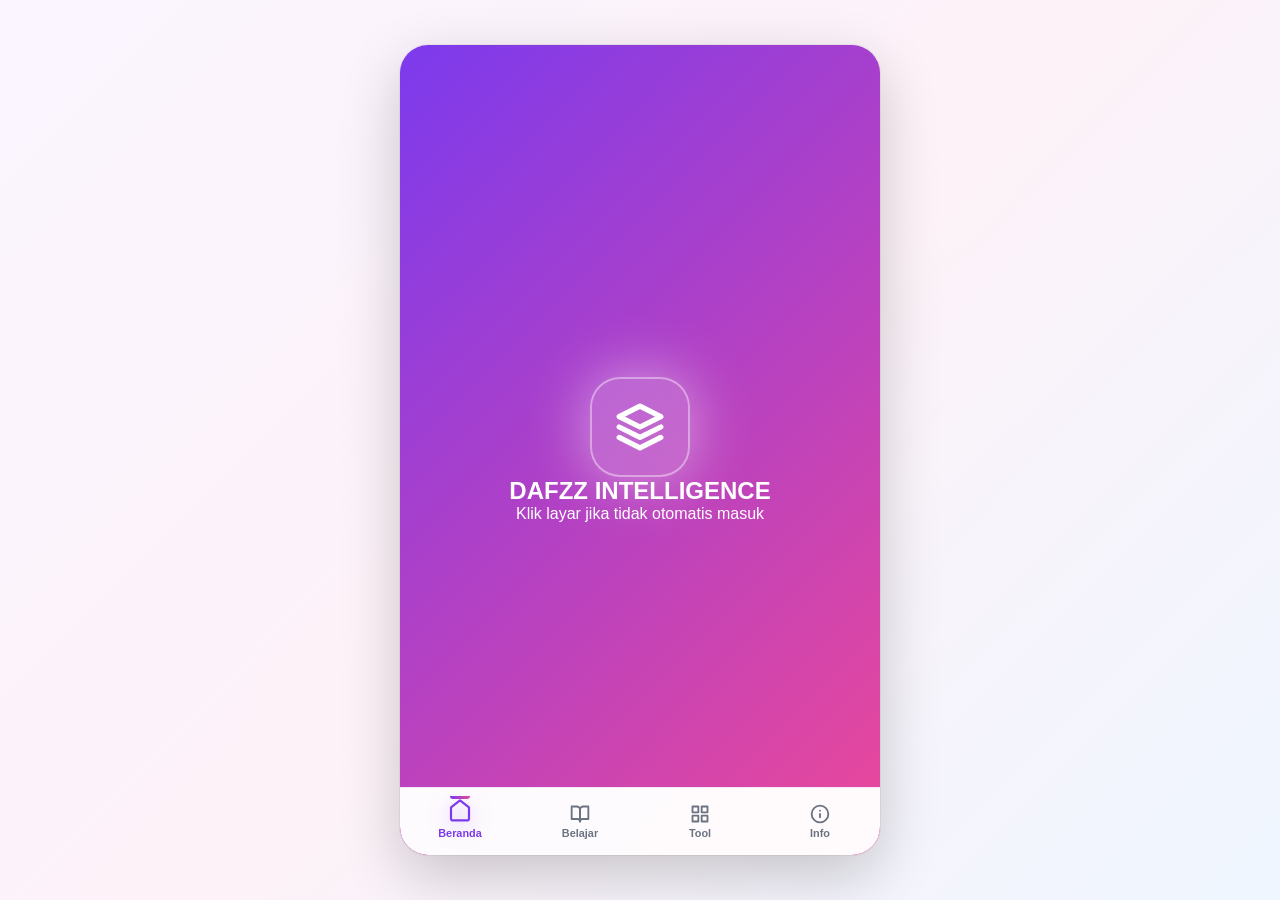
==== commit f02ed96f: "Update Index.html" ====
--- a/Index.html
+++ b/Index.html
@@ -3091,74 +3091,7 @@
 }, 500);
 
 window.onload = loadData;
-/* =======================================================
-   KODE FINAL: SEMBUNYIKAN TOMBOL LAMA & GANTI DENGAN LINK
-   ======================================================= */
-<script>
-  // 1. Hapus paksa tombol lama dari halaman
-  document.addEventListener("DOMContentLoaded", function() {
-    var tombolLama = document.querySelector('.bot-fab');
-    if (tombolLama) {
-      tombolLama.remove(); // Hapus total dari layar
-    }
-  });
-</script>
-
-<style>
-  /* 2. Desain tombol baru persis seperti aslinya */
-  .bot-link-baru {
-    position: fixed;
-    right: 16px;
-    bottom: 20px; /* Posisi pas di atas menu navigasi bawah */
-    width: 58px; 
-    height: 58px;
-    border-radius: 50%;
-    background: linear-gradient(135deg, #7c3aed, #ec4899);
-    display: flex; 
-    align-items: center; 
-    justify-content: center;
-    box-shadow: 0 8px 20px rgba(124,58,237,0.5);
-    z-index: 999999;
-    text-decoration: none;
-  }
-</style>
-
-<!-- Tombol Chat Bot - MENUTUPI tombol lama di pojok kanan bawah -->
-<a href="bot.html" class="bot-link-baru" title="Chat dengan Bot" aria-label="Chat dengan Bot">
-  <svg width="28" height="28" viewBox="0 0 24 24" fill="none" stroke="white" stroke-width="2.2" stroke-linecap="round" stroke-linejoin="round">
-    <path d="M21 15a2 2 0 0 1-2 2H7l-4 4V5a2 2 0 0 1 2-2h14a2 2 0 0 1 2 2z"/>
-    <circle cx="9" cy="10" r="1" fill="white"/>
-    <circle cx="15" cy="10" r="1" fill="white"/>
-    <line x1="9" y1="14" x2="15" y2="14"/>
-  </svg>
-</a>
-
-<style>
-  .bot-link-baru {
-    position: fixed;
-    right: 24px;               /* ⬅️ SAMAKAN dengan tombol lama */
-    bottom: 24px;              /* ⬅️ SAMAKAN dengan tombol lama */
-    width: 60px;               /* ⬅️ samakan / lebih besar dari tombol lama */
-    height: 60px;
-    background: #2563eb;
-    border-radius: 50%;
-    display: flex;
-    align-items: center;
-    justify-content: center;
-    box-shadow: 0 4px 14px rgba(0, 0, 0, 0.25);
-    z-index: 99999;            /* ⬅️ LEBIH TINGGI dari tombol lama */
-    text-decoration: none;
-    transition: transform 0.2s ease, background 0.2s ease;
-  }
-
-  .bot-link-baru:hover {
-    background: #1d4ed8;
-    transform: scale(1.08);
-  }
-
-  .bot-link-baru:active {
-    transform: scale(0.95);
-  }
+
 </style>
 </body>
 </html>
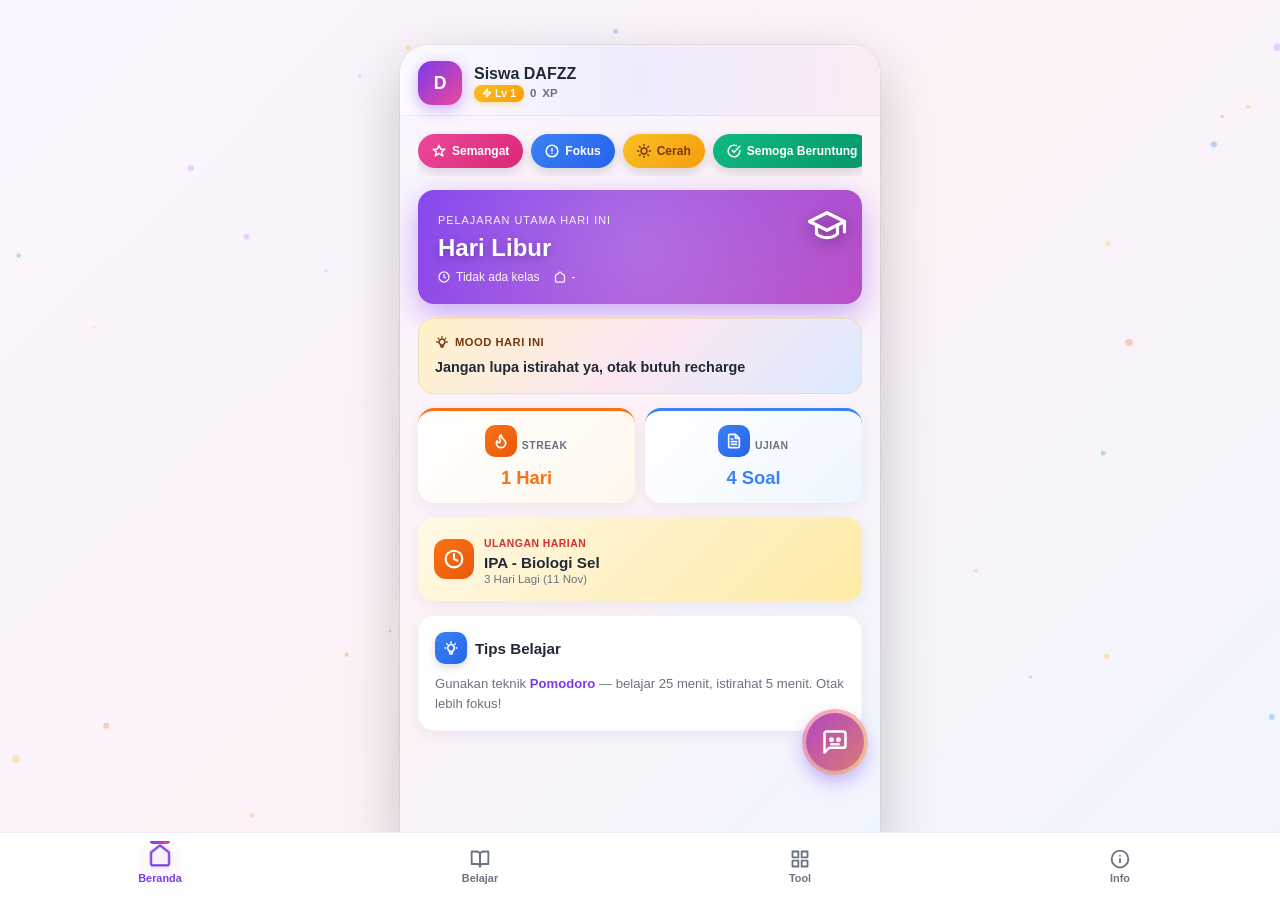
==== commit 2759c092: "Update Index.html" ====
--- a/Index.html
+++ b/Index.html
@@ -998,7 +998,7 @@
     }
 
     .file-preview {
-        width: 100%; max-height: 260px; object-fit: contain;
+            width: 100%; max-height: 260px; object-fit: contain;
         border-radius: 10px; margin: 8px 0; background: var(--bg-main);
     }
 
@@ -1209,12 +1209,12 @@
                     </svg>
                 </div>
                 <span style="font-size: 0.68rem; text-transform: uppercase; letter-spacing: 1px; opacity: 0.9; position: relative;">Pelajaran Utama Hari Ini</span>
-                <h2>Matematika</h2>
+                <h2 id="beranda-mapel">Matematika</h2>
                 <p>
                     <svg width="12" height="12" viewBox="0 0 24 24" fill="none" stroke="currentColor" stroke-width="2.5" stroke-linecap="round" stroke-linejoin="round"><circle cx="12" cy="12" r="10"/><polyline points="12 6 12 12 16 14"/></svg>
-                    07.00 - 08.30
+                    <span id="beranda-jam">07.00 - 08.30</span>
                     <svg width="12" height="12" viewBox="0 0 24 24" fill="none" stroke="currentColor" stroke-width="2.5" stroke-linecap="round" stroke-linejoin="round" style="margin-left:8px;"><path d="M3 9l9-7 9 7v11a2 2 0 0 1-2 2H5a2 2 0 0 1-2-2z"/></svg>
-                    Ruang B1
+                    <span id="beranda-ruang">Ruang B1</span>
                 </p>
             </div>
 
@@ -1332,48 +1332,15 @@
             </div>
 
             <div id="sub-jadwal" class="sub-tab-content" style="display: none;">
-                <div class="schedule-item senin">
-                    <div class="schedule-day-badge">SEN</div>
-                    <div class="schedule-content">
-                        <h4>Senin</h4>
-                        <p>07.00 - IPA • 08.30 - MTK • 10.00 - PKN</p>
-                    </div>
+                <div id="jadwal-day-tabs" class="day-tab">
+                    <button data-day="senin" class="active" onclick="pilihJadwalHari('senin', this)">Senin</button>
+                    <button data-day="selasa" onclick="pilihJadwalHari('selasa', this)">Selasa</button>
+                    <button data-day="rabu" onclick="pilihJadwalHari('rabu', this)">Rabu</button>
+                    <button data-day="kamis" onclick="pilihJadwalHari('kamis', this)">Kamis</button>
+                    <button data-day="jumat" onclick="pilihJadwalHari('jumat', this)">Jumat</button>
+                    <button data-day="sabtu" onclick="pilihJadwalHari('sabtu', this)">Sabtu</button>
                 </div>
-                <div class="schedule-item selasa">
-                    <div class="schedule-day-badge">SEL</div>
-                    <div class="schedule-content">
-                        <h4>Selasa</h4>
-                        <p>07.00 - TIK • 08.30 - SBK • 10.00 - B.Indo</p>
-                    </div>
-                </div>
-                <div class="schedule-item rabu">
-                    <div class="schedule-day-badge">RAB</div>
-                    <div class="schedule-content">
-                        <h4>Rabu</h4>
-                        <p>07.00 - MTK • 08.30 - IPA • 10.00 - B.Inggris</p>
-                    </div>
-                </div>
-                <div class="schedule-item kamis">
-                    <div class="schedule-day-badge">KAM</div>
-                    <div class="schedule-content">
-                        <h4>Kamis</h4>
-                        <p>07.00 - IPS • 08.30 - MTK • 10.00 - Seni</p>
-                    </div>
-                </div>
-                <div class="schedule-item jumat">
-                    <div class="schedule-day-badge">JUM</div>
-                    <div class="schedule-content">
-                        <h4>Jumat</h4>
-                        <p>07.00 - Agama • 08.30 - PJOK • 10.00 - B.Indo</p>
-                    </div>
-                </div>
-                <div class="schedule-item sabtu">
-                    <div class="schedule-day-badge">SAB</div>
-                    <div class="schedule-content">
-                        <h4>Sabtu</h4>
-                        <p>07.00 - Ekstrakurikuler • 09.00 - Pramuka</p>
-                    </div>
-                </div>
+                <div id="jadwal-detail-container"></div>
             </div>
 
             <div id="sub-kalender" class="sub-tab-content" style="display: none;">
@@ -1493,14 +1460,14 @@
     </div>
 
     <!-- Bot FAB -->
-    <button class="bot-fab" onclick="openBotChat()" title="Chat dengan Bot">
+    <a href="bot.html" class="bot-fab" title="Chat dengan Bot">
         <svg width="28" height="28" viewBox="0 0 24 24" fill="none" stroke="currentColor" stroke-width="2.2" stroke-linecap="round" stroke-linejoin="round">
             <path d="M21 15a2 2 0 0 1-2 2H7l-4 4V5a2 2 0 0 1 2-2h14a2 2 0 0 1 2 2z"/>
             <circle cx="9" cy="10" r="1" fill="currentColor"/>
             <circle cx="15" cy="10" r="1" fill="currentColor"/>
             <line x1="9" y1="14" x2="15" y2="14"/>
         </svg>
-    </button>
+    </a>
 
     <nav class="bottom-nav">
         <button class="nav-item active" onclick="switchMainView('view-beranda', this)">
@@ -1830,26 +1797,7 @@
 
 /* ============ BOT CHAT ============ */
 function openBotChat() {
-    playBeep();
-    document.getElementById('modal-title').innerText = 'Chat Bot';
-    document.getElementById('modal-body').innerHTML = `
-        <div style="text-align:center; padding:30px 10px;">
-            <div style="width: 80px; height: 80px; margin: 0 auto 20px; border-radius: 24px; background: linear-gradient(135deg, #7c3aed, #ec4899); display: flex; align-items: center; justify-content: center; color: white; animation: pulse 2s infinite; box-shadow: 0 8px 20px rgba(124,58,237,0.4);">
-                <svg width="40" height="40" viewBox="0 0 24 24" fill="none" stroke="currentColor" stroke-width="2" stroke-linecap="round" stroke-linejoin="round">
-                    <path d="M21 15a2 2 0 0 1-2 2H7l-4 4V5a2 2 0 0 1 2-2h14a2 2 0 0 1 2 2z"/>
-                    <circle cx="9" cy="10" r="1" fill="currentColor"/>
-                    <circle cx="15" cy="10" r="1" fill="currentColor"/>
-                    <line x1="9" y1="14" x2="15" y2="14"/>
-                </svg>
-            </div>
-            <h4 style="font-size: 1rem; margin-bottom: 8px;">Chat Bot Belum Tersedia</h4>
-            <p style="font-size: 0.82rem; color: var(--text-sub); line-height: 1.6;">
-                Fitur bot pintar akan segera hadir di repo terpisah!<br><br>
-                <strong style="color: var(--primary);">Nantikan ya</strong>
-            </p>
-        </div>
-    `;
-    document.getElementById('modal-box').classList.add('show');
+    window.location.href = 'bot.html';
 }
 
 /* ============ MODAL ============ */
@@ -2018,7 +1966,7 @@
             render();
         };
         document.getElementById('pomo-presets').onclick = (e) => {
-            const btn = e.target.closest('button');
+                    const btn = e.target.closest('button');
             if (!btn) return;
             playBeep();
             clearInterval(intervalId);
@@ -2781,131 +2729,6 @@
 
 /* =========================================================
    VIVO 1820 FIX — dipasang setelah semua inisialisasi.
-   Cuma menambahkan setup ulang event & fallback untuk
-   browser lama. TIDAK mengubah TOOLS, state, atau UI.
-   ========================================================= */
-function applyVivoFix() {
-    try {
-        // 1. Paksa bottom-nav & nav-item bisa diklik
-        var nav = document.querySelector('.bottom-nav');
-        if (nav) {
-            nav.style.position = 'fixed';
-            nav.style.bottom = '0';
-            nav.style.left = '0';
-            nav.style.right = '0';
-            nav.style.zIndex = '999999';
-            nav.style.background = '#ffffff';
-            nav.style.display = 'flex';
-            nav.style.flexDirection = 'row';
-            nav.style.pointerEvents = 'auto';
-        }
-
-        // 2. Tiap nav-item: paksa pointer-event & pasang listener
-        //    eksplisit (untuk browser lama yang event bubbling-nya aneh)
-        var views = ['view-beranda', 'view-belajar', 'view-tool', 'view-info'];
-        var items = document.querySelectorAll('.nav-item');
-        for (var i = 0; i < items.length; i++) {
-            (function(idx) {
-                var btn = items[idx];
-                btn.style.pointerEvents = 'auto';
-                btn.style.zIndex = '1000000';
-                btn.style.visibility = 'visible';
-                btn.style.opacity = '1';
-                btn.style.cursor = 'pointer';
-
-                // Hapus onclick lama, ganti dengan yang lebih stabil
-                btn.onclick = null;
-                btn.addEventListener('click', function(ev) {
-                    ev.preventDefault();
-                    ev.stopPropagation();
-                    switchMainView(views[idx], btn);
-                }, true);
-            })(i);
-        }
-
-        // 3. FAB jangan nutupi nav
-        var fab = document.querySelector('.bot-fab');
-        if (fab) {
-            fab.style.zIndex = '50';
-            fab.style.bottom = '84px';
-        }
-
-        // 4. Content jangan overlap nav
-        var content = document.querySelector('.content-area');
-        if (content) content.style.paddingBottom = '90px';
-
-        console.log('[VIVO FIX] Nav & FAB di-reset untuk browser lama.');
-    } catch (e) {
-        console.warn('[VIVO FIX] Gagal apply:', e);
-    }
-}
-
-// Jalankan setelah DOM siap + delay sedikit untuk browser lambat
-setTimeout(applyVivoFix, 300);
-window.addEventListener('load', applyVivoFix);
-
-/* =========================================================
-   INIT
-   ========================================================= */
-/* =========================================================
-   REAL-TIME: Jam, Sapaan, Pelajaran Otomatis
-   ========================================================= */
-const JADWAL_HARIAN = {
-    1: { mapel: 'Matematika',      jam: '07.00 - 08.30', ruang: 'Ruang B1' },
-    2: { mapel: 'TIK',             jam: '07.00 - 08.30', ruang: 'Lab Komputer' },
-    3: { mapel: 'Matematika',      jam: '07.00 - 08.30', ruang: 'Ruang B1' },
-    4: { mapel: 'IPS',             jam: '07.00 - 08.30', ruang: 'Ruang B2' },
-    5: { mapel: 'Agama',           jam: '07.00 - 08.30', ruang: 'Ruang A1' },
-    6: { mapel: 'PJOK', jam: '07.00 - 09.00', ruang: 'Lapangan' }
-};
-
-function getGreeting(hour) {
-    if (hour >= 4 && hour < 11) return 'Selamat pagi';
-    if (hour >= 11 && hour < 15) return 'Selamat siang';
-    if (hour >= 15 && hour < 18) return 'Selamat sore';
-    return 'Selamat malam';
-}
-
-function updateLiveClock() {
-    const now = new Date();
-    const hh = String(now.getHours()).padStart(2, '0');
-    const mm = String(now.getMinutes()).padStart(2, '0');
-    const ss = String(now.getSeconds()).padStart(2, '0');
-
-    const clockEl = document.getElementById('live-clock');
-    if (clockEl) clockEl.innerText = hh + ':' + mm + ':' + ss;
-
-    const mapelEl = document.getElementById('beranda-mapel');
-    const jamEl = document.getElementById('beranda-jam');
-    const ruangEl = document.getElementById('beranda-ruang');
-
-    if (mapelEl && jamEl && ruangEl) {
-        const day = now.getDay();
-        const jadwal = JADWAL_HARIAN[day];
-        if (jadwal) {
-            mapelEl.innerText = jadwal.mapel;
-            jamEl.innerText = jadwal.jam;
-            ruangEl.innerText = jadwal.ruang;
-        } else {
-            mapelEl.innerText = 'Hari Libur';
-            jamEl.innerText = 'Tidak ada kelas';
-            ruangEl.innerText = '-';
-        }
-    }
-
-    const moodEl = document.getElementById('mood-text');
-    if (moodEl && !moodEl.dataset.greeted) {
-        const g = getGreeting(now.getHours());
-        moodEl.innerText = g + ', Siswa DAFZZ! ' + moodEl.innerText;
-        moodEl.dataset.greeted = '1';
-    }
-}
-
-setInterval(updateLiveClock, 1000);
-updateLiveClock();
-
-/* =========================================================
-   VIVO 1820 FIX
    ========================================================= */
 function applyVivoFix() {
     try {
@@ -2932,6 +2755,7 @@
                 btn.style.visibility = 'visible';
                 btn.style.opacity = '1';
                 btn.style.cursor = 'pointer';
+
                 btn.onclick = null;
                 btn.addEventListener('click', function(ev) {
                     ev.preventDefault();
@@ -2950,17 +2774,72 @@
         var content = document.querySelector('.content-area');
         if (content) content.style.paddingBottom = '90px';
 
-        console.log('[VIVO FIX] Nav & FAB di-reset.');
+        console.log('[VIVO FIX] Nav & FAB di-reset untuk browser lama.');
     } catch (e) {
-        console.warn('[VIVO FIX] Gagal:', e);
-    }
-}
+        console.warn('[VIVO FIX] Gagal apply:', e);
+    }
+}
+
 setTimeout(applyVivoFix, 300);
 window.addEventListener('load', applyVivoFix);
 
 /* =========================================================
-   INIT
+   REAL-TIME: Jam, Sapaan, Pelajaran Otomatis
    ========================================================= */
+const JADWAL_HARIAN = {
+    1: { mapel: 'Matematika',      jam: '07.00 - 08.30', ruang: 'Ruang B1' },
+    2: { mapel: 'TIK',             jam: '07.00 - 08.30', ruang: 'Lab Komputer' },
+    3: { mapel: 'Matematika',      jam: '07.00 - 08.30', ruang: 'Ruang B1' },
+    4: { mapel: 'IPS',             jam: '07.00 - 08.30', ruang: 'Ruang B2' },
+    5: { mapel: 'Agama',           jam: '07.00 - 08.30', ruang: 'Ruang A1' },
+    6: { mapel: 'PJOK', jam: '07.00 - 09.00', ruang: 'Lapangan' }
+};
+
+function getGreeting(hour) {
+    if (hour >= 4 && hour < 11) return 'Selamat pagi';
+    if (hour >= 11 && hour < 15) return 'Selamat siang';
+    if (hour >= 15 && hour < 18) return 'Selamat sore';
+    return 'Selamat malam';
+}
+
+function updateLiveClock() {
+    const now = new Date();
+    const hh = String(now.getHours()).padStart(2, '0');
+    const mm = String(now.getMinutes()).padStart(2, '0');
+    const ss = String(now.getSeconds()).padStart(2, '0');
+
+    const clockEl = document.getElementById('live-clock');
+    if (clockEl) clockEl.innerText = hh + ':' + mm + ':' + ss;
+
+    const mapelEl = document.getElementById('beranda-mapel');
+    const jamEl = document.getElementById('beranda-jam');
+    const ruangEl = document.getElementById('beranda-ruang');
+
+    if (mapelEl && jamEl && ruangEl) {
+        const day = now.getDay();
+        const jadwal = JADWAL_HARIAN[day];
+        if (jadwal) {
+            mapelEl.innerText = jadwal.mapel;
+            jamEl.innerText = jadwal.jam;
+            ruangEl.innerText = jadwal.ruang;
+        } else {
+            mapelEl.innerText = 'Hari Libur';
+            jamEl.innerText = 'Tidak ada kelas';
+            ruangEl.innerText = '-';
+        }
+    }
+
+    const moodEl = document.getElementById('mood-text');
+    if (moodEl && !moodEl.dataset.greeted) {
+        const g = getGreeting(now.getHours());
+        moodEl.innerText = g + ', Siswa DAFZZ! ' + moodEl.innerText;
+        moodEl.dataset.greeted = '1';
+    }
+}
+
+setInterval(updateLiveClock, 1000);
+updateLiveClock();
+
 /* ============ FITUR JADWAL BARU ============ */
 const JADWAL_DATA = {
     senin: [{ mapel: 'IPA', jam: '07.00 - 08.30' }, { mapel: 'PKN', jam: '08.30 - 10.00' }, { mapel: 'MTK', jam: '10.00 - 11.30' }],
@@ -3010,7 +2889,7 @@
 function updateJadwalBeranda() {
     let hKey = hBeranda ? hBeranda : HARI_IDX[new Date().getDay()];
     let label = hBeranda ? 'Pelajaran Hari ' + hKey.charAt(0).toUpperCase() + hKey.slice(1) : 'Pelajaran Utama Hari Ini';
-    
+
     const elLabel = document.querySelector('.card-main > span');
     if (elLabel) elLabel.innerText = label;
 
@@ -3035,7 +2914,7 @@
     if (typeof playBeep === 'function') playBeep();
     document.querySelectorAll('#jadwal-day-tabs button').forEach(b => b.classList.remove('active'));
     if (btn) btn.classList.add('active');
-    
+
     const container = document.getElementById('jadwal-detail-container');
     if (!container) return;
     const list = JADWAL_DATA[hari];
@@ -3084,14 +2963,13 @@
             <div id="jadwal-detail-container"></div>
         `;
     }
-    
+
     // 3. Jalankan inisialisasi awal
     updateJadwalBeranda();
     pilihJadwalHari('senin', document.querySelector('#jadwal-day-tabs button[data-day="senin"]'));
 }, 500);
 
 window.onload = loadData;
-
-</style>
+</script>
 </body>
 </html>
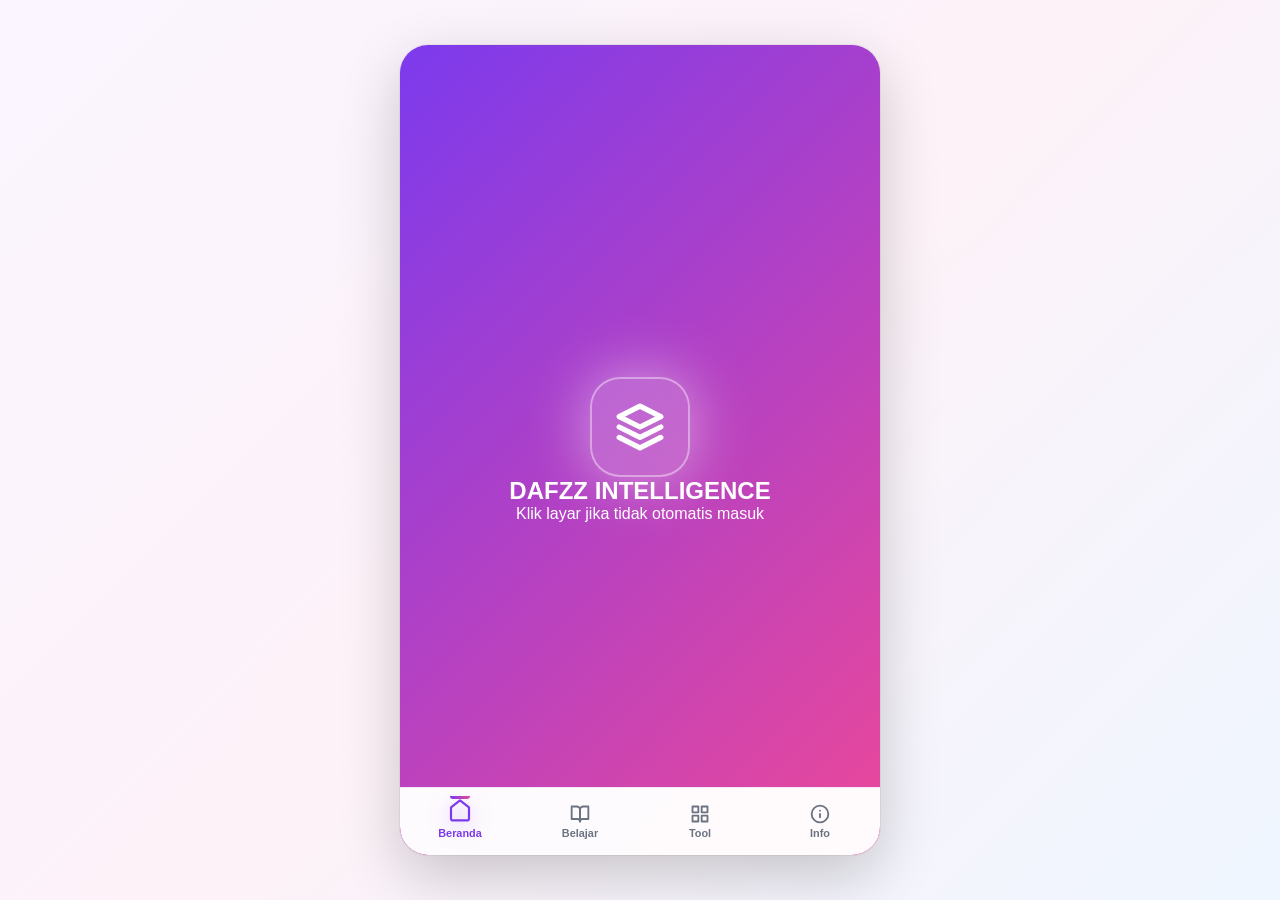
==== commit f5e028d8: "Update Index.html" ====
--- a/Index.html
+++ b/Index.html
@@ -1209,12 +1209,12 @@
                     </svg>
                 </div>
                 <span style="font-size: 0.68rem; text-transform: uppercase; letter-spacing: 1px; opacity: 0.9; position: relative;">Pelajaran Utama Hari Ini</span>
-                <h2 id="beranda-mapel">Matematika</h2>
+                <h2>Matematika</h2>
                 <p>
                     <svg width="12" height="12" viewBox="0 0 24 24" fill="none" stroke="currentColor" stroke-width="2.5" stroke-linecap="round" stroke-linejoin="round"><circle cx="12" cy="12" r="10"/><polyline points="12 6 12 12 16 14"/></svg>
-                    <span id="beranda-jam">07.00 - 08.30</span>
+                    07.00 - 08.30
                     <svg width="12" height="12" viewBox="0 0 24 24" fill="none" stroke="currentColor" stroke-width="2.5" stroke-linecap="round" stroke-linejoin="round" style="margin-left:8px;"><path d="M3 9l9-7 9 7v11a2 2 0 0 1-2 2H5a2 2 0 0 1-2-2z"/></svg>
-                    <span id="beranda-ruang">Ruang B1</span>
+                    Ruang B1
                 </p>
             </div>
 
@@ -1332,15 +1332,48 @@
             </div>
 
             <div id="sub-jadwal" class="sub-tab-content" style="display: none;">
-                <div id="jadwal-day-tabs" class="day-tab">
-                    <button data-day="senin" class="active" onclick="pilihJadwalHari('senin', this)">Senin</button>
-                    <button data-day="selasa" onclick="pilihJadwalHari('selasa', this)">Selasa</button>
-                    <button data-day="rabu" onclick="pilihJadwalHari('rabu', this)">Rabu</button>
-                    <button data-day="kamis" onclick="pilihJadwalHari('kamis', this)">Kamis</button>
-                    <button data-day="jumat" onclick="pilihJadwalHari('jumat', this)">Jumat</button>
-                    <button data-day="sabtu" onclick="pilihJadwalHari('sabtu', this)">Sabtu</button>
-                </div>
-                <div id="jadwal-detail-container"></div>
+                <div class="schedule-item senin">
+                    <div class="schedule-day-badge">SEN</div>
+                    <div class="schedule-content">
+                        <h4>Senin</h4>
+                        <p>07.00 - IPA • 08.30 - MTK • 10.00 - PKN</p>
+                    </div>
+                </div>
+                <div class="schedule-item selasa">
+                    <div class="schedule-day-badge">SEL</div>
+                    <div class="schedule-content">
+                        <h4>Selasa</h4>
+                        <p>07.00 - TIK • 08.30 - SBK • 10.00 - B.Indo</p>
+                    </div>
+                </div>
+                <div class="schedule-item rabu">
+                    <div class="schedule-day-badge">RAB</div>
+                    <div class="schedule-content">
+                        <h4>Rabu</h4>
+                        <p>07.00 - MTK • 08.30 - IPA • 10.00 - B.Inggris</p>
+                    </div>
+                </div>
+                <div class="schedule-item kamis">
+                    <div class="schedule-day-badge">KAM</div>
+                    <div class="schedule-content">
+                        <h4>Kamis</h4>
+                        <p>07.00 - IPS • 08.30 - MTK • 10.00 - Seni</p>
+                    </div>
+                </div>
+                <div class="schedule-item jumat">
+                    <div class="schedule-day-badge">JUM</div>
+                    <div class="schedule-content">
+                        <h4>Jumat</h4>
+                        <p>07.00 - Agama • 08.30 - PJOK • 10.00 - B.Indo</p>
+                    </div>
+                </div>
+                <div class="schedule-item sabtu">
+                    <div class="schedule-day-badge">SAB</div>
+                    <div class="schedule-content">
+                        <h4>Sabtu</h4>
+                        <p>07.00 - Ekstrakurikuler • 09.00 - Pramuka</p>
+                    </div>
+                </div>
             </div>
 
             <div id="sub-kalender" class="sub-tab-content" style="display: none;">
@@ -1459,8 +1492,8 @@
         </div>
     </div>
 
-    <!-- Bot FAB -->
-    <a href="bot.html" class="bot-fab" title="Chat dengan Bot">
+    <!-- Chatbot: langsung menuju halaman bot di Render -->
+    <a href="https://belajar-seru.onrender.com/bot.html" class="bot-fab" title="Buka Chatbot" aria-label="Buka Chatbot">
         <svg width="28" height="28" viewBox="0 0 24 24" fill="none" stroke="currentColor" stroke-width="2.2" stroke-linecap="round" stroke-linejoin="round">
             <path d="M21 15a2 2 0 0 1-2 2H7l-4 4V5a2 2 0 0 1 2-2h14a2 2 0 0 1 2 2z"/>
             <circle cx="9" cy="10" r="1" fill="currentColor"/>
@@ -1797,9 +1830,8 @@
 
 /* ============ BOT CHAT ============ */
 function openBotChat() {
-    window.location.href = 'bot.html';
-}
-
+    window.location.href = 'https://belajar-seru.onrender.com/bot.html';
+}
 /* ============ MODAL ============ */
 function clearActiveTimers() {
     activeTimers.forEach(id => clearInterval(id));
@@ -2729,6 +2761,131 @@
 
 /* =========================================================
    VIVO 1820 FIX — dipasang setelah semua inisialisasi.
+   Cuma menambahkan setup ulang event & fallback untuk
+   browser lama. TIDAK mengubah TOOLS, state, atau UI.
+   ========================================================= */
+function applyVivoFix() {
+    try {
+        // 1. Paksa bottom-nav & nav-item bisa diklik
+        var nav = document.querySelector('.bottom-nav');
+        if (nav) {
+            nav.style.position = 'fixed';
+            nav.style.bottom = '0';
+            nav.style.left = '0';
+            nav.style.right = '0';
+            nav.style.zIndex = '999999';
+            nav.style.background = '#ffffff';
+            nav.style.display = 'flex';
+            nav.style.flexDirection = 'row';
+            nav.style.pointerEvents = 'auto';
+        }
+
+        // 2. Tiap nav-item: paksa pointer-event & pasang listener
+        //    eksplisit (untuk browser lama yang event bubbling-nya aneh)
+        var views = ['view-beranda', 'view-belajar', 'view-tool', 'view-info'];
+        var items = document.querySelectorAll('.nav-item');
+        for (var i = 0; i < items.length; i++) {
+            (function(idx) {
+                var btn = items[idx];
+                btn.style.pointerEvents = 'auto';
+                btn.style.zIndex = '1000000';
+                btn.style.visibility = 'visible';
+                btn.style.opacity = '1';
+                btn.style.cursor = 'pointer';
+
+                // Hapus onclick lama, ganti dengan yang lebih stabil
+                btn.onclick = null;
+                btn.addEventListener('click', function(ev) {
+                    ev.preventDefault();
+                    ev.stopPropagation();
+                    switchMainView(views[idx], btn);
+                }, true);
+            })(i);
+        }
+
+        // 3. FAB jangan nutupi nav
+        var fab = document.querySelector('.bot-fab');
+        if (fab) {
+            fab.style.zIndex = '50';
+            fab.style.bottom = '84px';
+        }
+
+        // 4. Content jangan overlap nav
+        var content = document.querySelector('.content-area');
+        if (content) content.style.paddingBottom = '90px';
+
+        console.log('[VIVO FIX] Nav & FAB di-reset untuk browser lama.');
+    } catch (e) {
+        console.warn('[VIVO FIX] Gagal apply:', e);
+    }
+}
+
+// Jalankan setelah DOM siap + delay sedikit untuk browser lambat
+setTimeout(applyVivoFix, 300);
+window.addEventListener('load', applyVivoFix);
+
+/* =========================================================
+   INIT
+   ========================================================= */
+/* =========================================================
+   REAL-TIME: Jam, Sapaan, Pelajaran Otomatis
+   ========================================================= */
+const JADWAL_HARIAN = {
+    1: { mapel: 'Matematika',      jam: '07.00 - 08.30', ruang: 'Ruang B1' },
+    2: { mapel: 'TIK',             jam: '07.00 - 08.30', ruang: 'Lab Komputer' },
+    3: { mapel: 'Matematika',      jam: '07.00 - 08.30', ruang: 'Ruang B1' },
+    4: { mapel: 'IPS',             jam: '07.00 - 08.30', ruang: 'Ruang B2' },
+    5: { mapel: 'Agama',           jam: '07.00 - 08.30', ruang: 'Ruang A1' },
+    6: { mapel: 'PJOK', jam: '07.00 - 09.00', ruang: 'Lapangan' }
+};
+
+function getGreeting(hour) {
+    if (hour >= 4 && hour < 11) return 'Selamat pagi';
+    if (hour >= 11 && hour < 15) return 'Selamat siang';
+    if (hour >= 15 && hour < 18) return 'Selamat sore';
+    return 'Selamat malam';
+}
+
+function updateLiveClock() {
+    const now = new Date();
+    const hh = String(now.getHours()).padStart(2, '0');
+    const mm = String(now.getMinutes()).padStart(2, '0');
+    const ss = String(now.getSeconds()).padStart(2, '0');
+
+    const clockEl = document.getElementById('live-clock');
+    if (clockEl) clockEl.innerText = hh + ':' + mm + ':' + ss;
+
+    const mapelEl = document.getElementById('beranda-mapel');
+    const jamEl = document.getElementById('beranda-jam');
+    const ruangEl = document.getElementById('beranda-ruang');
+
+    if (mapelEl && jamEl && ruangEl) {
+        const day = now.getDay();
+        const jadwal = JADWAL_HARIAN[day];
+        if (jadwal) {
+            mapelEl.innerText = jadwal.mapel;
+            jamEl.innerText = jadwal.jam;
+            ruangEl.innerText = jadwal.ruang;
+        } else {
+            mapelEl.innerText = 'Hari Libur';
+            jamEl.innerText = 'Tidak ada kelas';
+            ruangEl.innerText = '-';
+        }
+    }
+
+    const moodEl = document.getElementById('mood-text');
+    if (moodEl && !moodEl.dataset.greeted) {
+        const g = getGreeting(now.getHours());
+        moodEl.innerText = g + ', Siswa DAFZZ! ' + moodEl.innerText;
+        moodEl.dataset.greeted = '1';
+    }
+}
+
+setInterval(updateLiveClock, 1000);
+updateLiveClock();
+
+/* =========================================================
+   VIVO 1820 FIX
    ========================================================= */
 function applyVivoFix() {
     try {
@@ -2755,7 +2912,6 @@
                 btn.style.visibility = 'visible';
                 btn.style.opacity = '1';
                 btn.style.cursor = 'pointer';
-
                 btn.onclick = null;
                 btn.addEventListener('click', function(ev) {
                     ev.preventDefault();
@@ -2774,72 +2930,17 @@
         var content = document.querySelector('.content-area');
         if (content) content.style.paddingBottom = '90px';
 
-        console.log('[VIVO FIX] Nav & FAB di-reset untuk browser lama.');
+        console.log('[VIVO FIX] Nav & FAB di-reset.');
     } catch (e) {
-        console.warn('[VIVO FIX] Gagal apply:', e);
-    }
-}
-
+        console.warn('[VIVO FIX] Gagal:', e);
+    }
+}
 setTimeout(applyVivoFix, 300);
 window.addEventListener('load', applyVivoFix);
 
 /* =========================================================
-   REAL-TIME: Jam, Sapaan, Pelajaran Otomatis
+   INIT
    ========================================================= */
-const JADWAL_HARIAN = {
-    1: { mapel: 'Matematika',      jam: '07.00 - 08.30', ruang: 'Ruang B1' },
-    2: { mapel: 'TIK',             jam: '07.00 - 08.30', ruang: 'Lab Komputer' },
-    3: { mapel: 'Matematika',      jam: '07.00 - 08.30', ruang: 'Ruang B1' },
-    4: { mapel: 'IPS',             jam: '07.00 - 08.30', ruang: 'Ruang B2' },
-    5: { mapel: 'Agama',           jam: '07.00 - 08.30', ruang: 'Ruang A1' },
-    6: { mapel: 'PJOK', jam: '07.00 - 09.00', ruang: 'Lapangan' }
-};
-
-function getGreeting(hour) {
-    if (hour >= 4 && hour < 11) return 'Selamat pagi';
-    if (hour >= 11 && hour < 15) return 'Selamat siang';
-    if (hour >= 15 && hour < 18) return 'Selamat sore';
-    return 'Selamat malam';
-}
-
-function updateLiveClock() {
-    const now = new Date();
-    const hh = String(now.getHours()).padStart(2, '0');
-    const mm = String(now.getMinutes()).padStart(2, '0');
-    const ss = String(now.getSeconds()).padStart(2, '0');
-
-    const clockEl = document.getElementById('live-clock');
-    if (clockEl) clockEl.innerText = hh + ':' + mm + ':' + ss;
-
-    const mapelEl = document.getElementById('beranda-mapel');
-    const jamEl = document.getElementById('beranda-jam');
-    const ruangEl = document.getElementById('beranda-ruang');
-
-    if (mapelEl && jamEl && ruangEl) {
-        const day = now.getDay();
-        const jadwal = JADWAL_HARIAN[day];
-        if (jadwal) {
-            mapelEl.innerText = jadwal.mapel;
-            jamEl.innerText = jadwal.jam;
-            ruangEl.innerText = jadwal.ruang;
-        } else {
-            mapelEl.innerText = 'Hari Libur';
-            jamEl.innerText = 'Tidak ada kelas';
-            ruangEl.innerText = '-';
-        }
-    }
-
-    const moodEl = document.getElementById('mood-text');
-    if (moodEl && !moodEl.dataset.greeted) {
-        const g = getGreeting(now.getHours());
-        moodEl.innerText = g + ', Siswa DAFZZ! ' + moodEl.innerText;
-        moodEl.dataset.greeted = '1';
-    }
-}
-
-setInterval(updateLiveClock, 1000);
-updateLiveClock();
-
 /* ============ FITUR JADWAL BARU ============ */
 const JADWAL_DATA = {
     senin: [{ mapel: 'IPA', jam: '07.00 - 08.30' }, { mapel: 'PKN', jam: '08.30 - 10.00' }, { mapel: 'MTK', jam: '10.00 - 11.30' }],
@@ -2970,6 +3071,29 @@
 }, 500);
 
 window.onload = loadData;
-</script>
+
+<style>
+  /* Tombol chatbot ringan dan selalu bisa diklik */
+  .bot-fab {
+      position: fixed;
+      right: 16px;
+      bottom: 90px;
+      width: 58px;
+      height: 58px;
+      border-radius: 50%;
+      background: linear-gradient(135deg, #7c3aed, #ec4899);
+      display: flex;
+      align-items: center;
+      justify-content: center;
+      color: #fff;
+      box-shadow: 0 5px 14px rgba(124,58,237,0.28);
+      z-index: 10001;
+      text-decoration: none;
+      cursor: pointer;
+      -webkit-tap-highlight-color: transparent;
+  }
+  .bot-fab:active { transform: scale(0.96); }
+  .bot-fab svg { pointer-events: none; }
+</style>
 </body>
 </html>
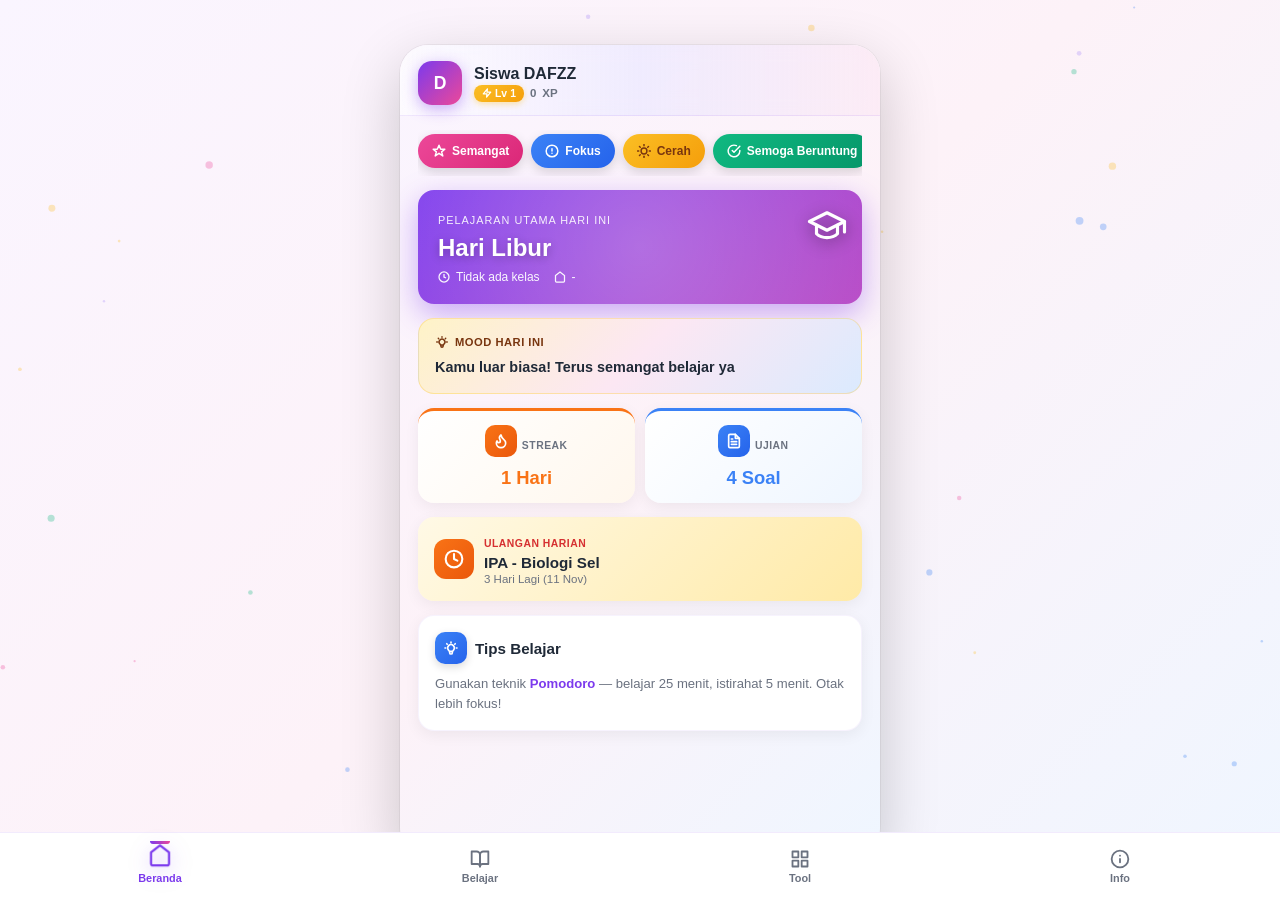
==== commit 75527c50: "Update Index.html" ====
--- a/Index.html
+++ b/Index.html
@@ -1002,47 +1002,6 @@
         border-radius: 10px; margin: 8px 0; background: var(--bg-main);
     }
 
-    /* Bot FAB — turunkan z-index supaya tidak blokir nav */
-    .bot-fab {
-        position: absolute;
-        right: 16px;
-        bottom: 90px;
-        width: 58px; height: 58px;
-        border-radius: 50%;
-        background: linear-gradient(135deg, #7c3aed, #ec4899);
-        background-size: 200% 200%;
-        animation: gradientMove 3s ease infinite, fabBounce 3s ease-in-out infinite;
-        color: white;
-        border: none;
-        cursor: pointer;
-        box-shadow: 0 8px 20px rgba(124,58,237,0.5), 0 0 0 0 rgba(124,58,237,0.4);
-        display: flex; align-items: center; justify-content: center;
-        z-index: 50;
-        transition: transform 0.2s;
-    }
-    .bot-fab:hover { transform: scale(1.15); }
-    .bot-fab:active { transform: scale(0.92); }
-
-    @keyframes fabBounce {
-        0%, 100% { transform: translateY(0); }
-        50% { transform: translateY(-8px); }
-    }
-
-    .bot-fab::before {
-        content: '';
-        position: absolute;
-        inset: -4px;
-        border-radius: 50%;
-        background: linear-gradient(135deg, #ec4899, #fbbf24);
-        z-index: -1;
-        opacity: 0.5;
-        animation: fabRing 2s ease-in-out infinite;
-    }
-    @keyframes fabRing {
-        0%, 100% { transform: scale(1); opacity: 0.5; }
-        50% { transform: scale(1.3); opacity: 0; }
-    }
-
     .brand-card {
         background: linear-gradient(135deg, #1f2937 0%, #7c3aed 100%);
         color: white;
@@ -1492,16 +1451,6 @@
         </div>
     </div>
 
-    <!-- Chatbot: langsung menuju halaman bot di Render -->
-    <a href="https://belajar-seru.onrender.com/bot.html" class="bot-fab" title="Buka Chatbot" aria-label="Buka Chatbot">
-        <svg width="28" height="28" viewBox="0 0 24 24" fill="none" stroke="currentColor" stroke-width="2.2" stroke-linecap="round" stroke-linejoin="round">
-            <path d="M21 15a2 2 0 0 1-2 2H7l-4 4V5a2 2 0 0 1 2-2h14a2 2 0 0 1 2 2z"/>
-            <circle cx="9" cy="10" r="1" fill="currentColor"/>
-            <circle cx="15" cy="10" r="1" fill="currentColor"/>
-            <line x1="9" y1="14" x2="15" y2="14"/>
-        </svg>
-    </a>
-
     <nav class="bottom-nav">
         <button class="nav-item active" onclick="switchMainView('view-beranda', this)">
             <svg width="20" height="20" viewBox="0 0 24 24" fill="none" stroke="currentColor" stroke-width="2.2" stroke-linecap="round" stroke-linejoin="round"><path d="M3 9l9-7 9 7v11a2 2 0 0 1-2 2H5a2 2 0 0 1-2-2z"/></svg>
@@ -1828,10 +1777,6 @@
     `).join('');
 }
 
-/* ============ BOT CHAT ============ */
-function openBotChat() {
-    window.location.href = 'https://belajar-seru.onrender.com/bot.html';
-}
 /* ============ MODAL ============ */
 function clearActiveTimers() {
     activeTimers.forEach(id => clearInterval(id));
@@ -2803,18 +2748,11 @@
             })(i);
         }
 
-        // 3. FAB jangan nutupi nav
-        var fab = document.querySelector('.bot-fab');
-        if (fab) {
-            fab.style.zIndex = '50';
-            fab.style.bottom = '84px';
-        }
-
-        // 4. Content jangan overlap nav
+        // 3. Content jangan overlap nav
         var content = document.querySelector('.content-area');
         if (content) content.style.paddingBottom = '90px';
 
-        console.log('[VIVO FIX] Nav & FAB di-reset untuk browser lama.');
+        console.log('[VIVO FIX] Nav di-reset untuk browser lama.');
     } catch (e) {
         console.warn('[VIVO FIX] Gagal apply:', e);
     }
@@ -2885,7 +2823,7 @@
 updateLiveClock();
 
 /* =========================================================
-   VIVO 1820 FIX
+   VIVO 1820 FIX (DUPLIKAT DARI ATAS - tetap dipertahankan)
    ========================================================= */
 function applyVivoFix() {
     try {
@@ -2921,16 +2859,10 @@
             })(i);
         }
 
-        var fab = document.querySelector('.bot-fab');
-        if (fab) {
-            fab.style.zIndex = '50';
-            fab.style.bottom = '84px';
-        }
-
         var content = document.querySelector('.content-area');
         if (content) content.style.paddingBottom = '90px';
 
-        console.log('[VIVO FIX] Nav & FAB di-reset.');
+        console.log('[VIVO FIX] Nav di-reset.');
     } catch (e) {
         console.warn('[VIVO FIX] Gagal:', e);
     }
@@ -3071,29 +3003,6 @@
 }, 500);
 
 window.onload = loadData;
-
-<style>
-  /* Tombol chatbot ringan dan selalu bisa diklik */
-  .bot-fab {
-      position: fixed;
-      right: 16px;
-      bottom: 90px;
-      width: 58px;
-      height: 58px;
-      border-radius: 50%;
-      background: linear-gradient(135deg, #7c3aed, #ec4899);
-      display: flex;
-      align-items: center;
-      justify-content: center;
-      color: #fff;
-      box-shadow: 0 5px 14px rgba(124,58,237,0.28);
-      z-index: 10001;
-      text-decoration: none;
-      cursor: pointer;
-      -webkit-tap-highlight-color: transparent;
-  }
-  .bot-fab:active { transform: scale(0.96); }
-  .bot-fab svg { pointer-events: none; }
-</style>
+</script>
 </body>
 </html>
